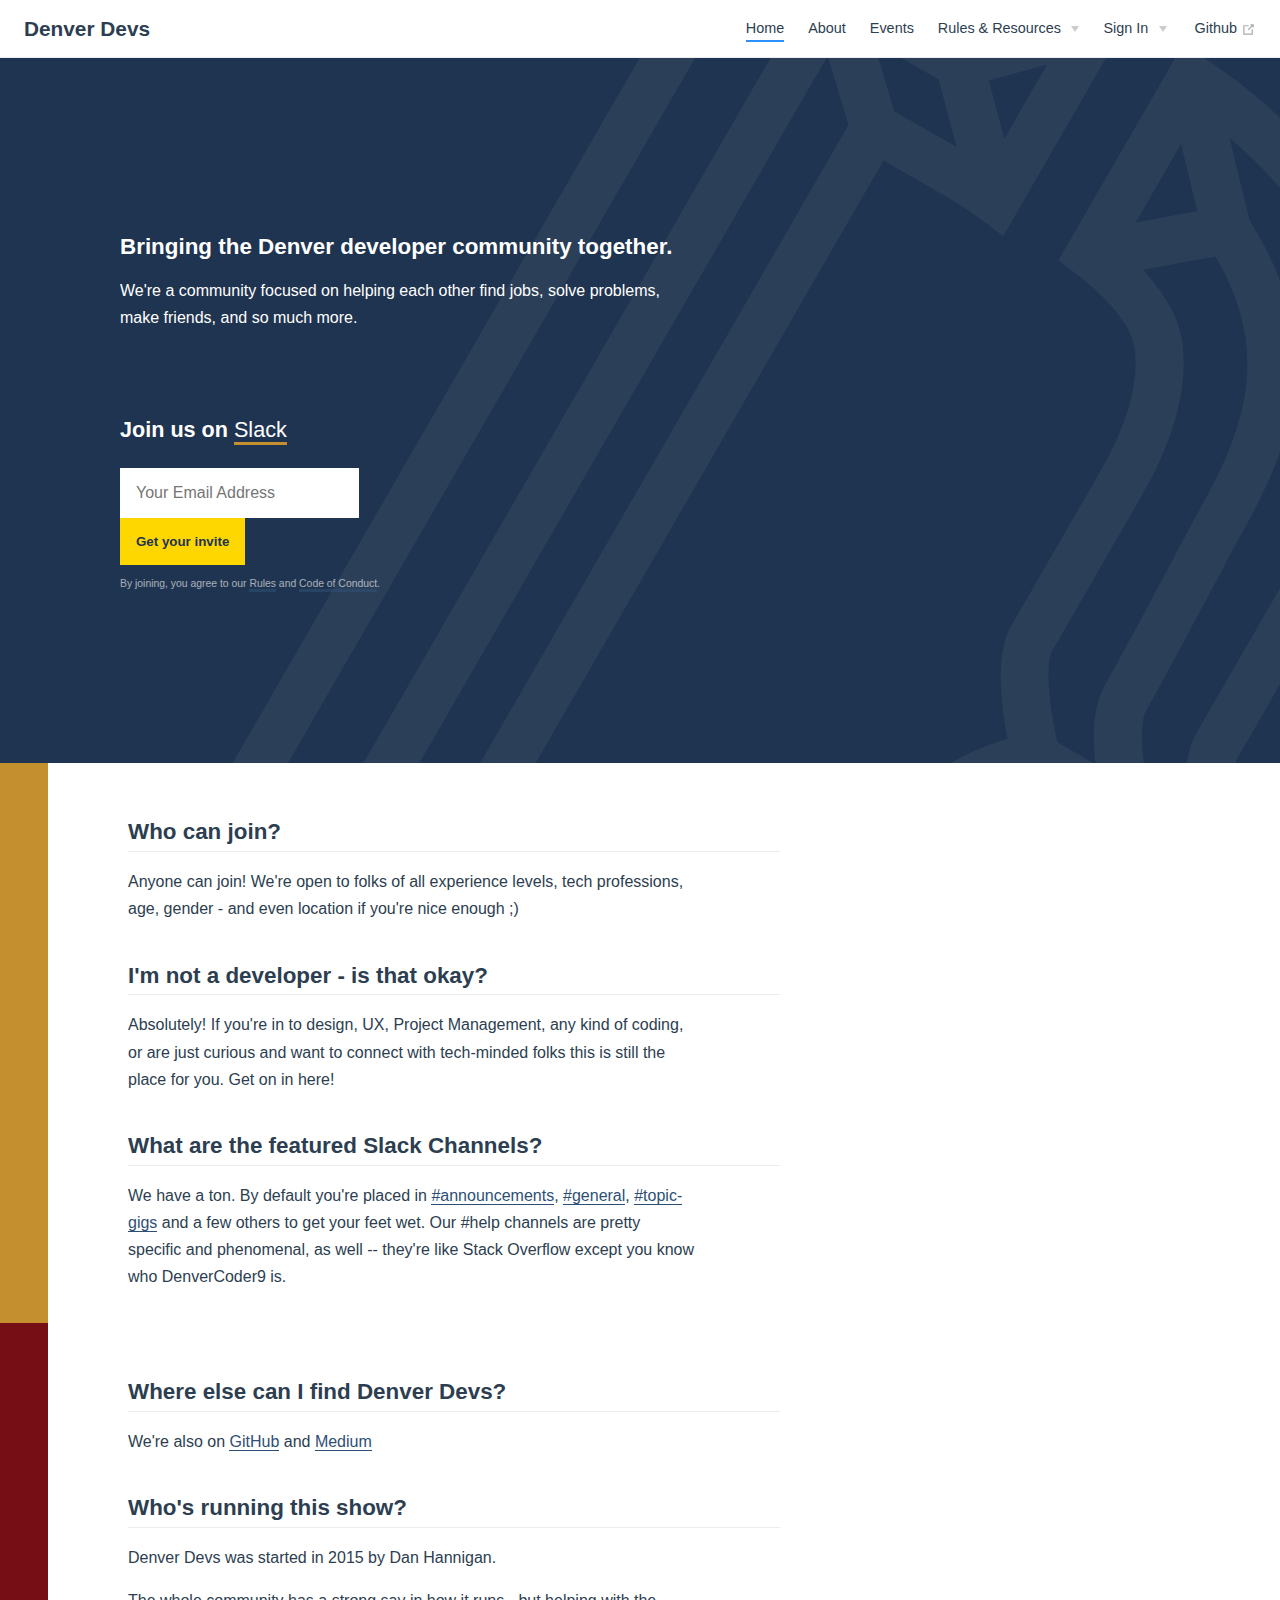
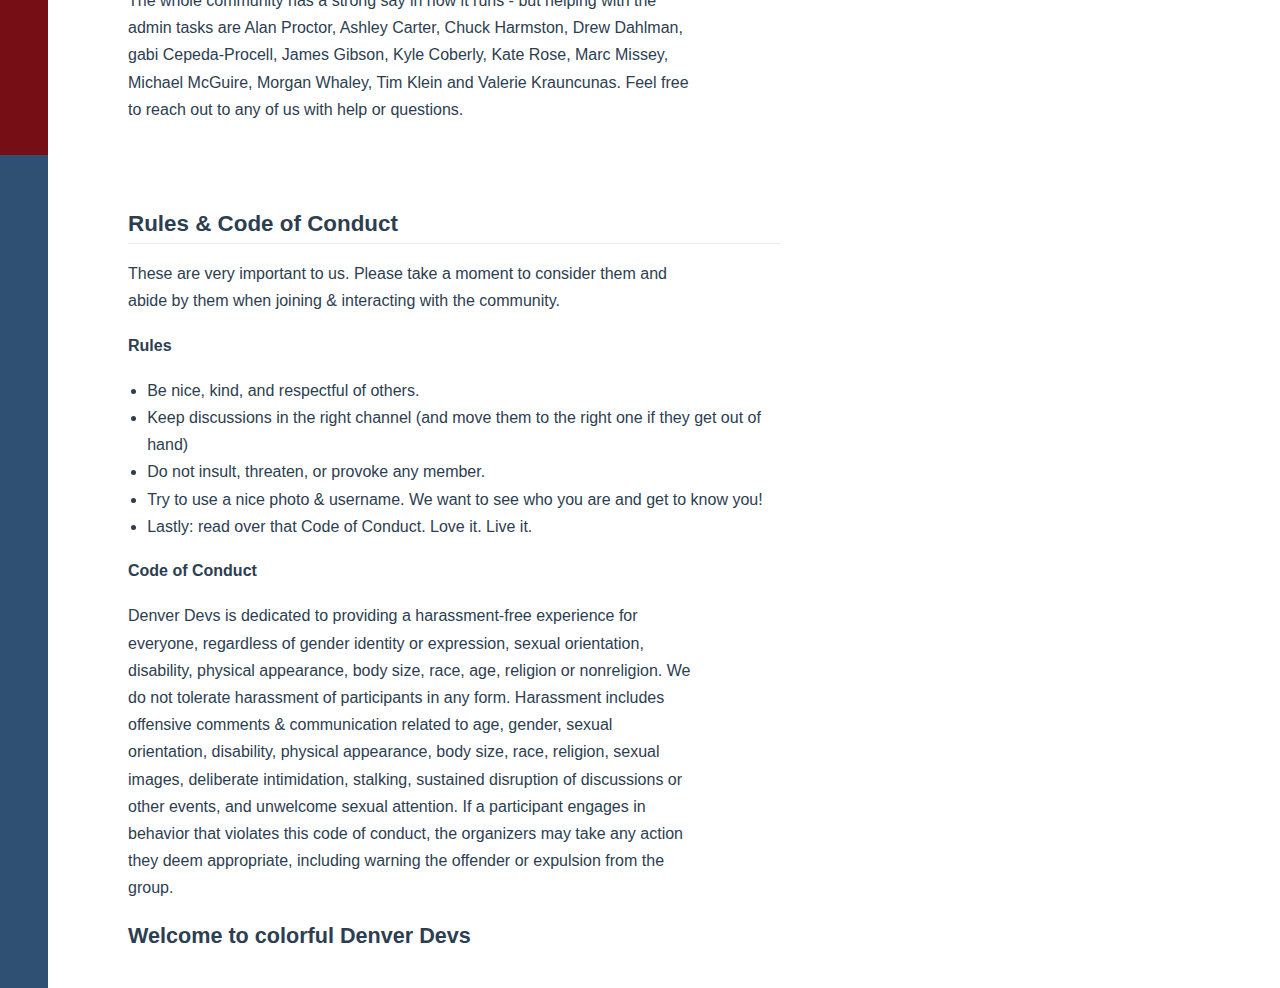
==== index.html @ 747b90cc "Deploy denverdevs.org to github.com/Denver-Devs/denverdevs.org.git:gh-pages" ====
<!DOCTYPE html>
<html lang="en-US">
  <head>
    <meta charset="utf-8">
    <meta name="viewport" content="width=device-width,initial-scale=1">
    <title>Denver Devs</title>
    <meta name="description" content="We are a Denver, Colorado based software engineer community focused on helping each other find jobs, solve problems, make friends, and so much more. We’re on Slack and Discourse.">
    <link rel="icon" href="/icon.png">
    
    <link rel="preload" href="/assets/css/0.styles.a469306a.css" as="style"><link rel="preload" href="/assets/js/app.114cbbe0.js" as="script"><link rel="preload" href="/assets/js/15.bdea1fe3.js" as="script"><link rel="preload" href="/assets/js/14.df476c3b.js" as="script"><link rel="prefetch" href="/assets/js/1.cf8ef998.js"><link rel="prefetch" href="/assets/js/2.8a36ab39.js"><link rel="prefetch" href="/assets/js/3.db7c91c8.js"><link rel="prefetch" href="/assets/js/4.9d4374e6.js"><link rel="prefetch" href="/assets/js/5.2ce0aca1.js"><link rel="prefetch" href="/assets/js/6.d46e72fd.js"><link rel="prefetch" href="/assets/js/7.63650f6d.js"><link rel="prefetch" href="/assets/js/8.d71dbc69.js"><link rel="prefetch" href="/assets/js/9.8423edbd.js"><link rel="prefetch" href="/assets/js/10.705ee21b.js"><link rel="prefetch" href="/assets/js/11.8446fb2f.js"><link rel="prefetch" href="/assets/js/12.b0bee101.js"><link rel="prefetch" href="/assets/js/13.a0d18717.js"><link rel="prefetch" href="/assets/js/16.dc75a250.js"><link rel="prefetch" href="/assets/js/17.91aa0193.js"><link rel="prefetch" href="/assets/js/18.96addebb.js">
    <link rel="stylesheet" href="/assets/css/0.styles.a469306a.css">
  </head>
  <body>
    <div id="app" data-server-rendered="true"><div class="theme-container no-sidebar"><header class="navbar"><div class="sidebar-button"><svg xmlns="http://www.w3.org/2000/svg" aria-hidden="true" role="img" viewBox="0 0 448 512" class="icon"><path fill="currentColor" d="M436 124H12c-6.627 0-12-5.373-12-12V80c0-6.627 5.373-12 12-12h424c6.627 0 12 5.373 12 12v32c0 6.627-5.373 12-12 12zm0 160H12c-6.627 0-12-5.373-12-12v-32c0-6.627 5.373-12 12-12h424c6.627 0 12 5.373 12 12v32c0 6.627-5.373 12-12 12zm0 160H12c-6.627 0-12-5.373-12-12v-32c0-6.627 5.373-12 12-12h424c6.627 0 12 5.373 12 12v32c0 6.627-5.373 12-12 12z"></path></svg></div> <a href="/" class="home-link router-link-exact-active router-link-active"><!----> <span class="site-name">Denver Devs</span></a> <div class="links" style="max-width:nullpx;"><!----> <nav class="nav-links can-hide"><div class="nav-item"><a href="/" class="nav-link router-link-exact-active router-link-active">Home</a></div><div class="nav-item"><a href="/about/" class="nav-link">About</a></div><div class="nav-item"><a href="/events/" class="nav-link">Events</a></div><div class="nav-item"><div class="dropdown-wrapper"><a class="dropdown-title"><span class="title">Rules &amp; Resources</span> <span class="arrow right"></span></a> <ul class="nav-dropdown" style="display:none;"><li class="dropdown-item"><h4>Rules &amp; Guidelines</h4> <ul class="dropdown-subitem-wrapper"><li class="dropdown-subitem"><a href="/resources/code-of-conduct/" class="nav-link">Code of Conduct</a></li><li class="dropdown-subitem"><a href="/resources/rules/" class="nav-link">Rules</a></li><li class="dropdown-subitem"><a href="/resources/recruiter-guidelines/" class="nav-link">Recruiter Guidelines</a></li><li class="dropdown-subitem"><a href="/resources/gig-post-formatting/" class="nav-link">Gig Formatting</a></li></ul></li><li class="dropdown-item"><h4>Resources</h4> <ul class="dropdown-subitem-wrapper"><li class="dropdown-subitem"><a href="/resources/welcome-to-denver/" class="nav-link">Welcome To Denver</a></li><li class="dropdown-subitem"><a href="/resources/interview-prep/" class="nav-link">Interview Prep</a></li><li class="dropdown-subitem"><a href="/resources/contributing/" class="nav-link">Contributing Guide</a></li><li class="dropdown-subitem"><a href="/channel-guide/" class="nav-link">Channel Guide</a></li><li class="dropdown-subitem"><a href="https://github.com/Denver-Devs/emojis" target="_blank" rel="noopener noreferrer" class="nav-link external">
  Denver Devs Emojis
  <svg xmlns="http://www.w3.org/2000/svg" aria-hidden="true" x="0px" y="0px" viewBox="0 0 100 100" width="15" height="15" class="icon outbound"><path fill="currentColor" d="M18.8,85.1h56l0,0c2.2,0,4-1.8,4-4v-32h-8v28h-48v-48h28v-8h-32l0,0c-2.2,0-4,1.8-4,4v56C14.8,83.3,16.6,85.1,18.8,85.1z"></path> <polygon fill="currentColor" points="45.7,48.7 51.3,54.3 77.2,28.5 77.2,37.2 85.2,37.2 85.2,14.9 62.8,14.9 62.8,22.9 71.5,22.9"></polygon></svg></a></li></ul></li></ul></div></div><div class="nav-item"><div class="dropdown-wrapper"><a class="dropdown-title"><span class="title">Sign In</span> <span class="arrow right"></span></a> <ul class="nav-dropdown" style="display:none;"><li class="dropdown-item"><!----> <a href="https://denver-devs.slack.com" target="_blank" rel="noopener noreferrer" class="nav-link external">
  Slack
  <svg xmlns="http://www.w3.org/2000/svg" aria-hidden="true" x="0px" y="0px" viewBox="0 0 100 100" width="15" height="15" class="icon outbound"><path fill="currentColor" d="M18.8,85.1h56l0,0c2.2,0,4-1.8,4-4v-32h-8v28h-48v-48h28v-8h-32l0,0c-2.2,0-4,1.8-4,4v56C14.8,83.3,16.6,85.1,18.8,85.1z"></path> <polygon fill="currentColor" points="45.7,48.7 51.3,54.3 77.2,28.5 77.2,37.2 85.2,37.2 85.2,14.9 62.8,14.9 62.8,22.9 71.5,22.9"></polygon></svg></a></li></ul></div></div> <a href="https://github.com/Denver-Devs/denverdevs.org" target="_blank" rel="noopener noreferrer" class="repo-link">
    Github
    <svg xmlns="http://www.w3.org/2000/svg" aria-hidden="true" x="0px" y="0px" viewBox="0 0 100 100" width="15" height="15" class="icon outbound"><path fill="currentColor" d="M18.8,85.1h56l0,0c2.2,0,4-1.8,4-4v-32h-8v28h-48v-48h28v-8h-32l0,0c-2.2,0-4,1.8-4,4v56C14.8,83.3,16.6,85.1,18.8,85.1z"></path> <polygon fill="currentColor" points="45.7,48.7 51.3,54.3 77.2,28.5 77.2,37.2 85.2,37.2 85.2,14.9 62.8,14.9 62.8,22.9 71.5,22.9"></polygon></svg></a></nav></div></header> <div class="sidebar-mask"></div> <div class="sidebar"><nav class="nav-links"><div class="nav-item"><a href="/" class="nav-link router-link-exact-active router-link-active">Home</a></div><div class="nav-item"><a href="/about/" class="nav-link">About</a></div><div class="nav-item"><a href="/events/" class="nav-link">Events</a></div><div class="nav-item"><div class="dropdown-wrapper"><a class="dropdown-title"><span class="title">Rules &amp; Resources</span> <span class="arrow right"></span></a> <ul class="nav-dropdown" style="display:none;"><li class="dropdown-item"><h4>Rules &amp; Guidelines</h4> <ul class="dropdown-subitem-wrapper"><li class="dropdown-subitem"><a href="/resources/code-of-conduct/" class="nav-link">Code of Conduct</a></li><li class="dropdown-subitem"><a href="/resources/rules/" class="nav-link">Rules</a></li><li class="dropdown-subitem"><a href="/resources/recruiter-guidelines/" class="nav-link">Recruiter Guidelines</a></li><li class="dropdown-subitem"><a href="/resources/gig-post-formatting/" class="nav-link">Gig Formatting</a></li></ul></li><li class="dropdown-item"><h4>Resources</h4> <ul class="dropdown-subitem-wrapper"><li class="dropdown-subitem"><a href="/resources/welcome-to-denver/" class="nav-link">Welcome To Denver</a></li><li class="dropdown-subitem"><a href="/resources/interview-prep/" class="nav-link">Interview Prep</a></li><li class="dropdown-subitem"><a href="/resources/contributing/" class="nav-link">Contributing Guide</a></li><li class="dropdown-subitem"><a href="/channel-guide/" class="nav-link">Channel Guide</a></li><li class="dropdown-subitem"><a href="https://github.com/Denver-Devs/emojis" target="_blank" rel="noopener noreferrer" class="nav-link external">
  Denver Devs Emojis
  <svg xmlns="http://www.w3.org/2000/svg" aria-hidden="true" x="0px" y="0px" viewBox="0 0 100 100" width="15" height="15" class="icon outbound"><path fill="currentColor" d="M18.8,85.1h56l0,0c2.2,0,4-1.8,4-4v-32h-8v28h-48v-48h28v-8h-32l0,0c-2.2,0-4,1.8-4,4v56C14.8,83.3,16.6,85.1,18.8,85.1z"></path> <polygon fill="currentColor" points="45.7,48.7 51.3,54.3 77.2,28.5 77.2,37.2 85.2,37.2 85.2,14.9 62.8,14.9 62.8,22.9 71.5,22.9"></polygon></svg></a></li></ul></li></ul></div></div><div class="nav-item"><div class="dropdown-wrapper"><a class="dropdown-title"><span class="title">Sign In</span> <span class="arrow right"></span></a> <ul class="nav-dropdown" style="display:none;"><li class="dropdown-item"><!----> <a href="https://denver-devs.slack.com" target="_blank" rel="noopener noreferrer" class="nav-link external">
  Slack
  <svg xmlns="http://www.w3.org/2000/svg" aria-hidden="true" x="0px" y="0px" viewBox="0 0 100 100" width="15" height="15" class="icon outbound"><path fill="currentColor" d="M18.8,85.1h56l0,0c2.2,0,4-1.8,4-4v-32h-8v28h-48v-48h28v-8h-32l0,0c-2.2,0-4,1.8-4,4v56C14.8,83.3,16.6,85.1,18.8,85.1z"></path> <polygon fill="currentColor" points="45.7,48.7 51.3,54.3 77.2,28.5 77.2,37.2 85.2,37.2 85.2,14.9 62.8,14.9 62.8,22.9 71.5,22.9"></polygon></svg></a></li></ul></div></div> <a href="https://github.com/Denver-Devs/denverdevs.org" target="_blank" rel="noopener noreferrer" class="repo-link">
    Github
    <svg xmlns="http://www.w3.org/2000/svg" aria-hidden="true" x="0px" y="0px" viewBox="0 0 100 100" width="15" height="15" class="icon outbound"><path fill="currentColor" d="M18.8,85.1h56l0,0c2.2,0,4-1.8,4-4v-32h-8v28h-48v-48h28v-8h-32l0,0c-2.2,0-4,1.8-4,4v56C14.8,83.3,16.6,85.1,18.8,85.1z"></path> <polygon fill="currentColor" points="45.7,48.7 51.3,54.3 77.2,28.5 77.2,37.2 85.2,37.2 85.2,14.9 62.8,14.9 62.8,22.9 71.5,22.9"></polygon></svg></a></nav>  <!----> </div> <div class="custom-layout"><div data-v-7003b9e2><div class="masthead" data-v-7003b9e2><div class="masthead-inner" data-v-7003b9e2><h1 data-v-7003b9e2>Bringing the Denver developer community together.</h1> <p data-v-7003b9e2>We're a community focused on helping each other find jobs, solve problems, make friends, and so much more.</p> <div class="masthead-invite-block" data-v-7003b9e2><div class="slack-invite" data-v-7003b9e2><h3 data-v-7003b9e2>Join us on <a href="https://denver-devs.slack.com" data-v-7003b9e2>Slack</a></h3> <div class="slack-invite" data-v-8511f7f4 data-v-7003b9e2><form data-v-8511f7f4><label data-v-8511f7f4><span data-v-8511f7f4>Email:</span> <input type="email" placeholder="Your Email Address" value="" data-v-8511f7f4></label> <button type="submit" data-v-8511f7f4>
      Get your invite
    </button> <!----> <div class="success-message" style="display:none;" data-v-8511f7f4 data-v-8511f7f4><svg xmlns="http://www.w3.org/2000/svg" width="24" height="24" viewBox="0 0 24 24" class="check" data-v-8511f7f4><path d="M21.856 10.303c.086.554.144 1.118.144 1.697 0 6.075-4.925 11-11 11s-11-4.925-11-11 4.925-11 11-11c2.347 0 4.518.741 6.304 1.993l-1.422 1.457c-1.408-.913-3.082-1.45-4.882-1.45-4.962 0-9 4.038-9 9s4.038 9 9 9c4.894 0 8.879-3.928 8.99-8.795l1.866-1.902zm-.952-8.136l-9.404 9.639-3.843-3.614-3.095 3.098 6.938 6.71 12.5-12.737-3.096-3.096z" data-v-8511f7f4></path></svg> <div data-v-8511f7f4><span data-v-8511f7f4>Invite requested for </span>
          Look for your invite soon. 
        </div> <svg xmlns="http://www.w3.org/2000/svg" width="24" height="24" viewBox="0 0 24 24" class="close" data-v-8511f7f4><path d="M12 0c-6.627 0-12 5.373-12 12s5.373 12 12 12 12-5.373 12-12-5.373-12-12-12zm4.151 17.943l-4.143-4.102-4.117 4.159-1.833-1.833 4.104-4.157-4.162-4.119 1.833-1.833 4.155 4.102 4.106-4.16 1.849 1.849-4.1 4.141 4.157 4.104-1.849 1.849z" data-v-8511f7f4></path></svg></div></form> <div class="invite-notice" style="display:none;" data-v-8511f7f4 data-v-8511f7f4><h3 data-v-8511f7f4>Heads up!</h3> <p data-v-8511f7f4>When you request an invite it requires a staff member to send one to you - but we'll be available pretty often to handle that. You could also have a buddy invite you in if you want to get in much faster.</p></div></div> <p class="coc-notice" data-v-7003b9e2>By joining, you agree to our <a href="/resources/rules/" data-v-7003b9e2>Rules</a> and <a href="/resources/code-of-conduct/" data-v-7003b9e2>Code of Conduct</a>.</p></div></div></div></div> <div class="home-body" data-v-7003b9e2><div class="info-section" data-v-7003b9e2><h2 data-v-7003b9e2>Who can join?</h2> <p data-v-7003b9e2>Anyone can join! We're open to folks of all experience levels, tech professions, age, gender - and even location if you're nice enough ;)</p> <h2 data-v-7003b9e2>I'm not a developer - is that okay?</h2> <p data-v-7003b9e2>Absolutely! If you're in to design, UX, Project Management, any kind of coding, or are just curious and want to connect with tech-minded folks this is still the place for you. Get on in here!</p> <h2 data-v-7003b9e2>What are the featured Slack Channels?</h2> <p data-v-7003b9e2>We have a ton. By default you're placed in <a href="https://denver-devs.slack.com/app_redirect?channel=announcements" data-v-7003b9e2>#announcements</a>, <a href="https://denver-devs.slack.com/app_redirect?channel=general" data-v-7003b9e2>#general</a>, <a href="https://denver-devs.slack.com/app_redirect?channel=topic-gigs" data-v-7003b9e2>#topic-gigs</a> and a few others to get your feet wet. Our #help channels are pretty specific and phenomenal, as well -- they're like Stack Overflow except you know who DenverCoder9 is.</p></div> <div class="info-section" data-v-7003b9e2><h2 data-v-7003b9e2>Where else can I find Denver Devs?</h2> <p data-v-7003b9e2>We're also on <a href="https://github.com/Denver-Devs" data-v-7003b9e2>GitHub</a> and <a href="https://medium.com/denver-devs" data-v-7003b9e2>Medium</a></p> <h2 data-v-7003b9e2>Who's running this show?</h2> <p data-v-7003b9e2>Denver Devs was started in 2015 by Dan Hannigan.</p> <p data-v-7003b9e2>The whole community has a strong say in how it runs - but helping with the admin tasks are Alan Proctor, Ashley Carter, Chuck Harmston, Drew Dahlman, gabi Cepeda-Procell, James Gibson, Kyle Coberly, Kate Rose, Marc Missey, Michael McGuire, Morgan Whaley, Tim Klein and Valerie Krauncunas. Feel free to reach out to any of us with help or questions.</p></div> <div id="rules-conduct" class="info-section" data-v-7003b9e2><h2 data-v-7003b9e2>Rules &amp; Code of Conduct</h2> <p data-v-7003b9e2>These are very important to us. Please take a moment to consider them and abide by them when joining &amp; interacting with the community.</p> <h4 data-v-7003b9e2>Rules</h4> <ul data-v-7003b9e2><li data-v-7003b9e2>Be nice, kind, and respectful of others.</li> <li data-v-7003b9e2>Keep discussions in the right channel (and move them to the right one if they get out of hand)</li> <li data-v-7003b9e2>Do not insult, threaten, or provoke any member.</li> <li data-v-7003b9e2>Try to use a nice photo &amp; username. We want to see who you are and get to know you!</li> <li data-v-7003b9e2>Lastly: read over that Code of Conduct. Love it. Live it.</li></ul> <h4 data-v-7003b9e2>Code of Conduct</h4> <p data-v-7003b9e2>Denver Devs is dedicated to providing a harassment-free experience for everyone, regardless of gender identity or expression, sexual orientation, disability, physical appearance, body size, race, age, religion or nonreligion. We do not tolerate harassment of participants in any form. Harassment includes offensive comments &amp; communication related to age, gender, sexual orientation, disability, physical appearance, body size, race, religion, sexual images, deliberate intimidation, stalking, sustained disruption of discussions or other events, and unwelcome sexual attention. If a participant engages in behavior that violates this code of conduct, the organizers may take any action they deem appropriate, including warning the offender or expulsion from the group.</p> <h3 class="welcome" data-v-7003b9e2>Welcome to colorful Denver Devs</h3></div></div></div></div> <!----></div></div>
    <script src="/assets/js/15.bdea1fe3.js" defer></script><script src="/assets/js/14.df476c3b.js" defer></script><script src="/assets/js/app.114cbbe0.js" defer></script>
  </body>
</html>
---- assets/css/0.styles.a469306a.css ----
.home{padding:3.6rem 2rem 0;max-width:960px;margin:0 auto}.home .hero{text-align:center}.home .hero img{max-height:280px;display:block;margin:3rem auto 1.5rem}.home .hero h1{font-size:3rem}.home .hero .action,.home .hero .description,.home .hero h1{margin:1.8rem auto}.home .hero .description{max-width:35rem;font-size:1.6rem;line-height:1.3;color:#6a8bad}.home .hero .action-button{display:inline-block;font-size:1.2rem;color:#fff;background-color:#1b87fb;padding:.8rem 1.6rem;border-radius:4px;transition:background-color .1s ease;box-sizing:border-box;border-bottom:1px solid #0479f6}.home .hero .action-button:hover{background-color:#3293fb}.home .features{border-top:1px solid #eaecef;padding:1.2rem 0;margin-top:2.5rem;display:flex;flex-wrap:wrap;align-items:flex-start;align-content:stretch;justify-content:space-between}.home .feature{flex-grow:1;flex-basis:30%;max-width:30%}.home .feature h2{font-size:1.4rem;font-weight:500;border-bottom:none;padding-bottom:0;color:#3a5169}.home .feature p{color:#4e6e8e}.home .footer{padding:2.5rem;border-top:1px solid #eaecef;text-align:center;color:#4e6e8e}@media (max-width:719px){.home .features{flex-direction:column}.home .feature{max-width:100%;padding:0 2.5rem}}@media (max-width:419px){.home{padding-left:1.5rem;padding-right:1.5rem}.home .hero img{max-height:210px;margin:2rem auto 1.2rem}.home .hero h1{font-size:2rem}.home .hero .action,.home .hero .description,.home .hero h1{margin:1.2rem auto}.home .hero .description{font-size:1.2rem}.home .hero .action-button{font-size:1rem;padding:.6rem 1.2rem}.home .feature h2{font-size:1.25rem}}.sidebar-button{display:none;width:1.25rem;height:1.25rem;position:absolute;padding:.6rem;top:.6rem;left:1rem}.sidebar-button .icon{display:block;width:1.25rem;height:1.25rem}@media (max-width:719px){.sidebar-button{display:block}}.search-box{display:inline-block;position:relative;margin-right:1rem}.search-box input{cursor:text;width:10rem;color:#4e6e8e;display:inline-block;border:1px solid #cfd4db;border-radius:2rem;font-size:.9rem;line-height:2rem;padding:0 .5rem 0 2rem;outline:none;transition:all .2s ease;background:#fff url(/assets/img/search.83621669.svg) .6rem .5rem no-repeat;background-size:1rem}.search-box input:focus{cursor:auto;border-color:#1b87fb}.search-box .suggestions{background:#fff;width:20rem;position:absolute;top:1.5rem;border:1px solid #cfd4db;border-radius:6px;padding:.4rem;list-style-type:none}.search-box .suggestions.align-right{right:0}.search-box .suggestion{line-height:1.4;padding:.4rem .6rem;border-radius:4px;cursor:pointer}.search-box .suggestion a{white-space:normal;color:#5d82a6}.search-box .suggestion a .page-title{font-weight:600}.search-box .suggestion a .header{font-size:.9em;margin-left:.25em}.search-box .suggestion.focused{background-color:#f3f4f5}.search-box .suggestion.focused a{color:#1b87fb}@media (max-width:959px){.search-box input{cursor:pointer;width:0;border-color:transparent;position:relative}.search-box input:focus{cursor:text;left:0;width:10rem}}@media (max-width:959px) and (min-width:719px){.search-box .suggestions{left:0}}@media (max-width:719px){.search-box{margin-right:0}.search-box input{left:1rem}.search-box .suggestions{right:0}}@media (max-width:419px){.search-box .suggestions{width:calc(100vw - 4rem)}.search-box input:focus{width:8rem}}.dropdown-enter,.dropdown-leave-to{height:0!important}.dropdown-wrapper{cursor:pointer}.dropdown-wrapper .dropdown-title{display:block}.dropdown-wrapper .dropdown-title:hover{border-color:transparent}.dropdown-wrapper .dropdown-title .arrow{vertical-align:middle;margin-top:-1px;margin-left:.4rem}.dropdown-wrapper .nav-dropdown .dropdown-item{color:inherit;line-height:1.7rem}.dropdown-wrapper .nav-dropdown .dropdown-item h4{margin:.45rem 0 0;border-top:1px solid #eee;padding:.45rem 1.5rem 0 1.25rem}.dropdown-wrapper .nav-dropdown .dropdown-item .dropdown-subitem-wrapper{padding:0;list-style:none}.dropdown-wrapper .nav-dropdown .dropdown-item .dropdown-subitem-wrapper .dropdown-subitem{font-size:.9em}.dropdown-wrapper .nav-dropdown .dropdown-item a{display:block;line-height:1.7rem;position:relative;border-bottom:none;font-weight:400;margin-bottom:0;padding:0 1.5rem 0 1.25rem}.dropdown-wrapper .nav-dropdown .dropdown-item a.router-link-active,.dropdown-wrapper .nav-dropdown .dropdown-item a:hover{color:#1b87fb}.dropdown-wrapper .nav-dropdown .dropdown-item a.router-link-active:after{content:"";width:0;height:0;border-left:5px solid #1b87fb;border-top:3px solid transparent;border-bottom:3px solid transparent;position:absolute;top:calc(50% - 2px);left:9px}.dropdown-wrapper .nav-dropdown .dropdown-item:first-child h4{margin-top:0;padding-top:0;border-top:0}@media (max-width:719px){.dropdown-wrapper.open .dropdown-title{margin-bottom:.5rem}.dropdown-wrapper .nav-dropdown{transition:height .1s ease-out;overflow:hidden}.dropdown-wrapper .nav-dropdown .dropdown-item h4{border-top:0;margin-top:0;padding-top:0}.dropdown-wrapper .nav-dropdown .dropdown-item>a,.dropdown-wrapper .nav-dropdown .dropdown-item h4{font-size:15px;line-height:2rem}.dropdown-wrapper .nav-dropdown .dropdown-item .dropdown-subitem{font-size:14px;padding-left:1rem}}@media (min-width:719px){.dropdown-wrapper{height:1.8rem}.dropdown-wrapper:hover .nav-dropdown{display:block!important}.dropdown-wrapper .dropdown-title .arrow{border-left:4px solid transparent;border-right:4px solid transparent;border-top:6px solid #ccc;border-bottom:0}.dropdown-wrapper .nav-dropdown{display:none;height:auto!important;box-sizing:border-box;max-height:calc(100vh - 2.7rem);overflow-y:auto;position:absolute;top:100%;right:0;background-color:#fff;padding:.6rem 0;border:1px solid #ddd;border-bottom-color:#ccc;text-align:left;border-radius:.25rem;white-space:nowrap;margin:0}}.nav-links{display:inline-block}.nav-links a{line-height:1.4rem;color:inherit}.nav-links a.router-link-active,.nav-links a:hover{color:#1b87fb}.nav-links .nav-item{position:relative;display:inline-block;margin-left:1.5rem;line-height:2rem}.nav-links .nav-item:first-child{margin-left:0}.nav-links .repo-link{margin-left:1.5rem}@media (max-width:719px){.nav-links .nav-item,.nav-links .repo-link{margin-left:0}}@media (min-width:719px){.nav-links a.router-link-active,.nav-links a:hover{color:#2c3e50}.nav-item>a:not(.external).router-link-active,.nav-item>a:not(.external):hover{margin-bottom:-2px;border-bottom:2px solid #2d91fb}}.navbar{padding:.7rem 1.5rem;line-height:2.2rem;position:relative}.navbar a,.navbar img,.navbar span{display:inline-block}.navbar .logo{height:2.2rem;min-width:2.2rem;margin-right:.8rem;vertical-align:top}.navbar .site-name{font-size:1.3rem;font-weight:600;color:#2c3e50;position:relative}.navbar .links{padding-left:1.5rem;box-sizing:border-box;background-color:#fff;white-space:nowrap;font-size:.9rem;position:absolute;right:1.5rem;top:.7rem;display:flex}.navbar .links .search-box{flex:0 0 auto;vertical-align:top}.navbar .links .nav-links{flex:1}@media (max-width:719px){.navbar{padding-left:4rem}.navbar .can-hide{display:none}.navbar .links{padding-left:1.5rem}}.page-edit,.page-nav{max-width:740px;margin:0 auto;padding:2rem 2.5rem}@media (max-width:959px){.page-edit,.page-nav{padding:2rem}}@media (max-width:419px){.page-edit,.page-nav{padding:1.5rem}}.page{padding-bottom:2rem}.page-edit{padding-top:1rem;padding-bottom:1rem;overflow:auto}.page-edit .edit-link{display:inline-block}.page-edit .edit-link a{color:#4e6e8e;margin-right:.25rem}.page-edit .last-updated{float:right;font-size:.9em}.page-edit .last-updated .prefix{font-weight:500;color:#4e6e8e}.page-edit .last-updated .time{font-weight:400;color:#aaa}.page-nav{padding-top:1rem;padding-bottom:0}.page-nav .inner{min-height:2rem;margin-top:0;border-top:1px solid #eaecef;padding-top:1rem;overflow:auto}.page-nav .next{float:right}@media (max-width:719px){.page-edit .edit-link{margin-bottom:.5rem}.page-edit .last-updated{font-size:.8em;float:none;text-align:left}}.sidebar .sidebar-sub-headers{padding-left:1rem;font-size:.95em}a.sidebar-link{font-weight:400;display:inline-block;color:#2c3e50;border-left:.25rem solid transparent;padding:.35rem 1rem .35rem 1.25rem;line-height:1.4;width:100%;box-sizing:border-box}a.sidebar-link:hover{color:#1b87fb}a.sidebar-link.active{font-weight:600;color:#1b87fb;border-left-color:#1b87fb}.sidebar-group a.sidebar-link{padding-left:2rem}.sidebar-sub-headers a.sidebar-link{padding-top:.25rem;padding-bottom:.25rem;border-left:none}.sidebar-sub-headers a.sidebar-link.active{font-weight:500}.sidebar-group:not(.first){margin-top:1em}.sidebar-group .sidebar-group{padding-left:.5em}.sidebar-group:not(.collapsable) .sidebar-heading{cursor:auto;color:inherit}.sidebar-heading{color:#999;transition:color .15s ease;cursor:pointer;font-size:1.1em;font-weight:700;padding:0 1.5rem;margin-top:0;margin-bottom:.5rem}.sidebar-heading.open,.sidebar-heading:hover{color:inherit}.sidebar-heading .arrow{position:relative;top:-.12em;left:.5em}.sidebar-heading:.open .arrow{top:-.18em}.sidebar-group-items{transition:height .1s ease-out;overflow:hidden}.sidebar ul{padding:0;margin:0;list-style-type:none}.sidebar a{display:inline-block}.sidebar .nav-links{display:none;border-bottom:1px solid #eaecef;padding:.5rem 0 .75rem 0}.sidebar .nav-links a{font-weight:600}.sidebar .nav-links .nav-item,.sidebar .nav-links .repo-link{display:block;line-height:1.25rem;font-size:1.1em;padding:.5rem 0 .5rem 1.5rem}.sidebar .sidebar-links{padding:1.5rem 0}@media (max-width:719px){.sidebar .nav-links{display:block}.sidebar .nav-links .dropdown-wrapper .nav-dropdown .dropdown-item a.router-link-active:after{top:calc(1rem - 2px)}.sidebar .sidebar-links{padding:1rem 0}}.sw-update-popup{position:fixed;right:1em;bottom:1em;padding:1em;border:1px solid #1b87fb;border-radius:3px;background:#fff;box-shadow:0 4px 16px rgba(0,0,0,.5);text-align:center}.sw-update-popup button{margin-top:.5em;padding:.25em 2em}.sw-update-popup-enter-active,.sw-update-popup-leave-active{transition:opacity .3s,transform .3s}.sw-update-popup-enter,.sw-update-popup-leave-to{opacity:0;transform:translateY(50%) scale(.5)}code[class*=language-],pre[class*=language-]{color:#ccc;background:none;font-family:Consolas,Monaco,Andale Mono,Ubuntu Mono,monospace;text-align:left;white-space:pre;word-spacing:normal;word-break:normal;word-wrap:normal;line-height:1.5;-moz-tab-size:4;-o-tab-size:4;tab-size:4;-webkit-hyphens:none;-ms-hyphens:none;hyphens:none}pre[class*=language-]{padding:1em;margin:.5em 0;overflow:auto}:not(pre)>code[class*=language-],pre[class*=language-]{background:#2d2d2d}:not(pre)>code[class*=language-]{padding:.1em;border-radius:.3em;white-space:normal}.token.block-comment,.token.cdata,.token.comment,.token.doctype,.token.prolog{color:#999}.token.punctuation{color:#ccc}.token.attr-name,.token.deleted,.token.namespace,.token.tag{color:#e2777a}.token.function-name{color:#6196cc}.token.boolean,.token.function,.token.number{color:#f08d49}.token.class-name,.token.constant,.token.property,.token.symbol{color:#f8c555}.token.atrule,.token.builtin,.token.important,.token.keyword,.token.selector{color:#cc99cd}.token.attr-value,.token.char,.token.regex,.token.string,.token.variable{color:#7ec699}.token.entity,.token.operator,.token.url{color:#67cdcc}.token.bold,.token.important{font-weight:700}.token.italic{font-style:italic}.token.entity{cursor:help}.token.inserted{color:green}#nprogress{pointer-events:none}#nprogress .bar{background:#1b87fb;position:fixed;z-index:1031;top:0;left:0;width:100%;height:2px}#nprogress .peg{display:block;position:absolute;right:0;width:100px;height:100%;box-shadow:0 0 10px #1b87fb,0 0 5px #1b87fb;opacity:1;transform:rotate(3deg) translateY(-4px)}#nprogress .spinner{display:block;position:fixed;z-index:1031;top:15px;right:15px}#nprogress .spinner-icon{width:18px;height:18px;box-sizing:border-box;border:2px solid transparent;border-top-color:#1b87fb;border-left-color:#1b87fb;border-radius:50%;animation:nprogress-spinner .4s linear infinite}.nprogress-custom-parent{overflow:hidden;position:relative}.nprogress-custom-parent #nprogress .bar,.nprogress-custom-parent #nprogress .spinner{position:absolute}@keyframes nprogress-spinner{0%{transform:rotate(0deg)}to{transform:rotate(1turn)}}.content code{color:#476582;padding:.25rem .5rem;margin:0;font-size:.85em;background-color:rgba(27,31,35,.05);border-radius:3px}.content pre,.content pre[class*=language-]{line-height:1.4;padding:1.25rem 1.5rem;margin:.85rem 0;background-color:#282c34;border-radius:6px;overflow:auto}.content pre[class*=language-] code,.content pre code{color:#fff;padding:0;background-color:transparent;border-radius:0}div[class*=language-]{position:relative;background-color:#282c34;border-radius:6px}div[class*=language-] .highlight-lines{-webkit-user-select:none;-moz-user-select:none;-ms-user-select:none;user-select:none;padding-top:1.3rem;position:absolute;top:0;left:0;width:100%;line-height:1.4}div[class*=language-] .highlight-lines .highlighted{background-color:rgba(0,0,0,.66)}div[class*=language-] pre,div[class*=language-] pre[class*=language-]{background:transparent;position:relative;z-index:1}div[class*=language-]:before{position:absolute;z-index:3;top:.8em;right:1em;font-size:.75rem;color:hsla(0,0%,100%,.4)}div[class*=language-]:not(.line-numbers-mode) .line-numbers-wrapper{display:none}div[class*=language-].line-numbers-mode .highlight-lines .highlighted{position:relative}div[class*=language-].line-numbers-mode .highlight-lines .highlighted:before{content:" ";position:absolute;z-index:3;left:0;top:0;display:block;width:3.5rem;height:100%;background-color:rgba(0,0,0,.66)}div[class*=language-].line-numbers-mode pre{padding-left:4.5rem;vertical-align:middle}div[class*=language-].line-numbers-mode .line-numbers-wrapper{position:absolute;top:0;width:3.5rem;text-align:center;color:hsla(0,0%,100%,.3);padding:1.25rem 0;line-height:1.4}div[class*=language-].line-numbers-mode .line-numbers-wrapper .line-number,div[class*=language-].line-numbers-mode .line-numbers-wrapper br{-webkit-user-select:none;-moz-user-select:none;-ms-user-select:none;user-select:none}div[class*=language-].line-numbers-mode .line-numbers-wrapper .line-number{position:relative;z-index:4;font-size:.85em}div[class*=language-].line-numbers-mode:after{content:"";position:absolute;z-index:2;top:0;left:0;width:3.5rem;height:100%;border-radius:6px 0 0 6px;border-right:1px solid rgba(0,0,0,.66);background-color:#282c34}div[class~=language-js]:before{content:"js"}div[class~=language-ts]:before{content:"ts"}div[class~=language-html]:before{content:"html"}div[class~=language-md]:before{content:"md"}div[class~=language-vue]:before{content:"vue"}div[class~=language-css]:before{content:"css"}div[class~=language-sass]:before{content:"sass"}div[class~=language-scss]:before{content:"scss"}div[class~=language-less]:before{content:"less"}div[class~=language-stylus]:before{content:"stylus"}div[class~=language-go]:before{content:"go"}div[class~=language-java]:before{content:"java"}div[class~=language-c]:before{content:"c"}div[class~=language-sh]:before{content:"sh"}div[class~=language-yaml]:before{content:"yaml"}div[class~=language-py]:before{content:"py"}div[class~=language-javascript]:before{content:"js"}div[class~=language-typescript]:before{content:"ts"}div[class~=language-markup]:before{content:"html"}div[class~=language-markdown]:before{content:"md"}div[class~=language-json]:before{content:"json"}div[class~=language-ruby]:before{content:"rb"}div[class~=language-python]:before{content:"py"}div[class~=language-bash]:before{content:"sh"}.custom-block .custom-block-title{font-weight:600;margin-bottom:-.4rem}.custom-block.danger,.custom-block.tip,.custom-block.warning{padding:.1rem 1.5rem;border-left-width:.5rem;border-left-style:solid;margin:1rem 0}.custom-block.tip{background-color:#f3f5f7;border-color:#42b983}.custom-block.warning{background-color:rgba(255,229,100,.3);border-color:#e7c000;color:#6b5900}.custom-block.warning .custom-block-title{color:#b29400}.custom-block.warning a{color:#2c3e50}.custom-block.danger{background-color:#ffe6e6;border-color:#c00;color:#4d0000}.custom-block.danger .custom-block-title{color:#900}.custom-block.danger a{color:#2c3e50}.arrow{display:inline-block;width:0;height:0}.arrow.up{border-bottom:6px solid #ccc}.arrow.down,.arrow.up{border-left:4px solid transparent;border-right:4px solid transparent}.arrow.down{border-top:6px solid #ccc}.arrow.right{border-left:6px solid #ccc}.arrow.left,.arrow.right{border-top:4px solid transparent;border-bottom:4px solid transparent}.arrow.left{border-right:6px solid #ccc}.content:not(.custom){max-width:740px;margin:0 auto;padding:2rem 2.5rem}@media (max-width:959px){.content:not(.custom){padding:2rem}}@media (max-width:419px){.content:not(.custom){padding:1.5rem}}.table-of-contents .badge{vertical-align:middle}body,html{padding:0;margin:0}body{font-family:-apple-system,BlinkMacSystemFont,Segoe UI,Roboto,Oxygen,Ubuntu,Cantarell,Fira Sans,Droid Sans,Helvetica Neue,sans-serif;-webkit-font-smoothing:antialiased;-moz-osx-font-smoothing:grayscale;font-size:16px;color:#2c3e50}.page{padding-left:20rem}.navbar{z-index:20;right:0;height:3.6rem;background-color:#fff;box-sizing:border-box;border-bottom:1px solid #eaecef}.navbar,.sidebar-mask{position:fixed;top:0;left:0}.sidebar-mask{z-index:9;width:100vw;height:100vh;display:none}.sidebar{font-size:15px;background-color:#fff;width:20rem;position:fixed;z-index:10;margin:0;top:3.6rem;left:0;bottom:0;box-sizing:border-box;border-right:1px solid #eaecef;overflow-y:auto}.content:not(.custom)>:first-child{margin-top:3.6rem}.content:not(.custom) a:hover{text-decoration:underline}.content:not(.custom) p.demo{padding:1rem 1.5rem;border:1px solid #ddd;border-radius:4px}.content:not(.custom) img{max-width:100%}.content.custom{padding:0;margin:0}.content.custom img{max-width:100%}a{font-weight:500;text-decoration:none}a,p a code{color:#1b87fb}p a code{font-weight:400}kbd{background:#eee;border:.15rem solid #ddd;border-bottom:.25rem solid #ddd;border-radius:.15rem;padding:0 .15em}blockquote{font-size:1.2rem;color:#999;border-left:.25rem solid #dfe2e5;margin-left:0;padding-left:1rem}ol,ul{padding-left:1.2em}strong{font-weight:600}h1,h2,h3,h4,h5,h6{font-weight:600;line-height:1.25}.content:not(.custom)>h1,.content:not(.custom)>h2,.content:not(.custom)>h3,.content:not(.custom)>h4,.content:not(.custom)>h5,.content:not(.custom)>h6{margin-top:-3.1rem;padding-top:4.6rem;margin-bottom:0}.content:not(.custom)>h1:first-child,.content:not(.custom)>h2:first-child,.content:not(.custom)>h3:first-child,.content:not(.custom)>h4:first-child,.content:not(.custom)>h5:first-child,.content:not(.custom)>h6:first-child{margin-top:-1.5rem;margin-bottom:1rem}.content:not(.custom)>h1:first-child+.custom-block,.content:not(.custom)>h1:first-child+p,.content:not(.custom)>h1:first-child+pre,.content:not(.custom)>h2:first-child+.custom-block,.content:not(.custom)>h2:first-child+p,.content:not(.custom)>h2:first-child+pre,.content:not(.custom)>h3:first-child+.custom-block,.content:not(.custom)>h3:first-child+p,.content:not(.custom)>h3:first-child+pre,.content:not(.custom)>h4:first-child+.custom-block,.content:not(.custom)>h4:first-child+p,.content:not(.custom)>h4:first-child+pre,.content:not(.custom)>h5:first-child+.custom-block,.content:not(.custom)>h5:first-child+p,.content:not(.custom)>h5:first-child+pre,.content:not(.custom)>h6:first-child+.custom-block,.content:not(.custom)>h6:first-child+p,.content:not(.custom)>h6:first-child+pre{margin-top:2rem}h1:hover .header-anchor,h2:hover .header-anchor,h3:hover .header-anchor,h4:hover .header-anchor,h5:hover .header-anchor,h6:hover .header-anchor{opacity:1}h1{font-size:2.2rem}h2{font-size:1.65rem;padding-bottom:.3rem;border-bottom:1px solid #eaecef}h3{font-size:1.35rem}a.header-anchor{font-size:.85em;float:left;margin-left:-.87em;padding-right:.23em;margin-top:.125em;opacity:0}a.header-anchor:hover{text-decoration:none}.line-number,code,kbd{font-family:source-code-pro,Menlo,Monaco,Consolas,Courier New,monospace}ol,p,ul{line-height:1.7}hr{border:0;border-top:1px solid #eaecef}table{border-collapse:collapse;margin:1rem 0;display:block;overflow-x:auto}tr{border-top:1px solid #dfe2e5}tr:nth-child(2n){background-color:#f6f8fa}td,th{border:1px solid #dfe2e5;padding:.6em 1em}.custom-layout{padding-top:3.6rem}.theme-container.sidebar-open .sidebar-mask{display:block}.theme-container.no-navbar .content:not(.custom)>h1,.theme-container.no-navbar h2,.theme-container.no-navbar h3,.theme-container.no-navbar h4,.theme-container.no-navbar h5,.theme-container.no-navbar h6{margin-top:1.5rem;padding-top:0}.theme-container.no-navbar .sidebar{top:0}.theme-container.no-navbar .custom-layout{padding-top:0}@media (min-width:720px){.theme-container.no-sidebar .sidebar{display:none}.theme-container.no-sidebar .page{padding-left:0}}@media (max-width:959px){.sidebar{font-size:15px;width:16.4rem}.page{padding-left:16.4rem}}@media (max-width:719px){.sidebar{top:0;padding-top:3.6rem;transform:translateX(-100%);transition:transform .2s ease}.page{padding-left:0}.theme-container.sidebar-open .sidebar{transform:translateX(0)}.theme-container.no-navbar .sidebar{padding-top:0}}@media (max-width:419px){h1{font-size:1.9rem}.content div[class*=language-]{margin:.85rem -1.5rem;border-radius:0}}body[data-v-d3e9925c],html[data-v-d3e9925c]{font-family:Raleway,sans-serif;line-height:1.5em;font-size:16px}@media screen and (min-width:1444px){body[data-v-d3e9925c],html[data-v-d3e9925c]{font-size:20px}}p[data-v-d3e9925c]{max-width:568px}h1[data-v-d3e9925c],h2[data-v-d3e9925c],h3[data-v-d3e9925c],h4[data-v-d3e9925c]{font-family:Open Sans,sans-serif;font-weight:700}h2[data-v-d3e9925c]{font-size:1.4em;line-height:1.2em;margin-bottom:.5em;margin-top:1.8em}p[data-v-d3e9925c]{margin-bottom:1em}.channel-guide-container[data-v-d3e9925c]{margin-top:70px}.guide-controls[data-v-d3e9925c]{-webkit-box-align:center;-ms-flex-align:center;align-items:center;border-bottom:1px solid #efefef;display:-webkit-box;display:-ms-flexbox;display:flex;-webkit-box-orient:vertical;-webkit-box-direction:normal;-ms-flex-direction:column;flex-direction:column;margin-bottom:30px;padding-bottom:20px}@media screen and (min-width:768px){.guide-controls[data-v-d3e9925c]{-webkit-box-align:center;-ms-flex-align:center;align-items:center;-webkit-box-orient:horizontal;-webkit-box-direction:normal;-ms-flex-direction:row;flex-direction:row;-webkit-box-pack:justify;-ms-flex-pack:justify;justify-content:space-between}}.search-input[data-v-d3e9925c]{background-size:1rem;background-size:auto auto;background:#fff url(/assets/img/search.83621669.svg) .6rem .6rem no-repeat;border-radius:2rem;border:1px solid #cfd4db;color:#4e6e8e;cursor:text;display:inline-block;font-size:16px;line-height:2rem;outline:none;padding:0 .5rem 0 2rem;-webkit-transition:all .2s ease;transition:all .2s ease;width:20rem}@media screen and (min-width:768px){.search-input[data-v-d3e9925c]{font-size:.9rem}}.search-input[data-v-d3e9925c]:focus{border:1px solid #1b87fb}.btn-container[data-v-d3e9925c]{display:none}@media screen and (min-width:768px){.btn-container[data-v-d3e9925c]{display:-webkit-box;display:-ms-flexbox;display:flex}}.btn-container .btn[data-v-d3e9925c]{border-bottom:2px solid transparent;cursor:pointer;font-size:14px;font-weight:500;padding-bottom:4px}.btn-container .btn[data-v-d3e9925c]:hover{border-bottom:2px solid #1b87fb}.btn-container .btn[data-v-d3e9925c]:first-of-type{margin-right:1.5rem}.channel[data-v-d3e9925c]{margin-bottom:10px}@media screen and (min-width:768px){.channel[data-v-d3e9925c]{margin-bottom:30px}}.channel-head[data-v-d3e9925c]{-webkit-box-align:center;-ms-flex-align:center;align-items:center;display:-webkit-box;display:-ms-flexbox;display:flex;-webkit-box-pack:justify;-ms-flex-pack:justify;justify-content:space-between}.channel-head .channel-name a[data-v-d3e9925c]{font-weight:700}.channel-head .channel-name a[data-v-d3e9925c]:before{color:#7fbcfd;content:"#";margin-right:0}.channel-head .channel-members[data-v-d3e9925c]{background:#efefef;border-radius:12px;font-size:14px;font-weight:700;padding:6px 12px}.channel-info[data-v-d3e9925c]{padding:5px}body[data-v-7003b9e2],html[data-v-7003b9e2]{font-family:Raleway,sans-serif;line-height:1.5em;font-size:16px}@media screen and (min-width:1444px){body[data-v-7003b9e2],html[data-v-7003b9e2]{font-size:20px}}p[data-v-7003b9e2]{max-width:568px}h1[data-v-7003b9e2],h2[data-v-7003b9e2],h3[data-v-7003b9e2],h4[data-v-7003b9e2]{font-family:Open Sans,sans-serif;font-weight:700}h2[data-v-7003b9e2]{font-size:1.4em;line-height:1.2em;margin-bottom:.5em;margin-top:1.8em}p[data-v-7003b9e2]{margin-bottom:1em}.masthead[data-v-7003b9e2]{background:#1f3450;-webkit-box-sizing:border-box;box-sizing:border-box;color:#fff;overflow:hidden;padding:4em 1em 2em 1em;position:relative;width:100%}@media screen and (min-width:768px){.masthead[data-v-7003b9e2]{padding:10em 7.5em}}.masthead[data-v-7003b9e2]:after{background-size:30%;background:url('data:image/svg+xml;utf8,<svg id="Layer_1" xmlns="http://www.w3.org/2000/svg" viewBox="0 0 249.8 367.1"><path fill="white" d="M91.4 4H2.6v359.3h83.9c5 0 10.3-.2 15.5-.7l5.7-.5v-65.4l-7 .9c-3.4.4-6.9.6-10.4.6H70.9V69h19.4c3.5 0 7 .2 10.4.6l7 .9V4.7l-5.9-.4c-3.6-.2-7-.3-10.4-.3zm-7.2 33.3l11.1-11.2v22.3L84.2 37.3zM58.4 302.1L44.7 315V52.7l13.7 12.9v236.5zm-43.3 40.7V24.9l17 16v285.9l-17 16zm9.4-326.2h62.6L72.8 31.1H40L24.5 16.6zm.3 334.2l14.6-13.7h33.9l13.6 13.7H24.8zm70.5-31.1v21.8l-10.6-10.7 10.6-11.1zm-9-8.8l-13.1 13.7H52.7l14.6-13.7h19zM66.9 56.5L53.2 43.6h19.6l12.8 12.9H66.9zM242.9 188.1l4.3-4.4-4.2-4.4c-7-7.3-14.6-17.8-14.6-21.8v-46.7c0-34.8-8.6-59.7-26.9-78.5-15.9-16.2-41.4-26.2-71.6-28.1l-6.6-.4v65l5.5.7c11.3 1.4 20 4.9 23.3 9.4 5.4 7.3 8.1 18 8.1 31.8v46.7c0 8.4 8.2 19.3 13.9 25.8-5.5 5.9-13.9 16.7-13.9 26.5v46.1c0 15.2-2.8 26.2-8.4 32.9-3.5 4.2-12.1 7.5-23 8.9l-5.5.7v65l6.8-.6c29.8-2.5 54.7-12.1 70-27.1 18.8-18.4 28.4-47.1 28.4-85.2 0-.3-.2-30.8 0-40.5 0-4.9 8.6-15.9 14.4-21.8zm-27-77.2v46.7c0 6.2 4.5 13.8 9.2 20h-11.8c-6-6.9-11.6-15.1-11.6-18.5 0-9.3-1.6-51.6-1.6-53.2 0-35.5-11.6-56.7-38.9-71l-15.3-16c19.7 3.6 35.9 11.3 46.8 22.3 16 16.4 23.2 37.9 23.2 69.7zm-67.7-71.3l-12.4 10.6V26.6l12.4 13zm24.5 117.9v-46.7c0-16.6-3.5-29.8-10.5-39.3-4.4-5.9-11.6-9.4-18.6-11.6l14.6-12.4c21 12 29.3 28.7 29.3 58.5 0 .4 1.6 43.9 1.6 53 0 5.7 3.8 12.6 8.1 18.5h-11.4c-6.6-7-13.1-16.2-13.1-20zm-11.3 139.4c7.6-9.1 11.3-22.5 11.3-40.9v-46.1c0-5.3 6.6-14 12.3-19.7h14.1c-4.8 6.2-9.8 14.3-10 21.1-.2 9.7-1.6 46.7-1.6 47.3 0 33.9-9.1 47.2-29.3 61.1l-14.9-12.2c6.7-2.1 13.6-5.3 18.1-10.6zm-13.3 30.7l-12.3 13.3v-23.4l12.3 10.1zm67.8-77.1c0 34.5-8.3 60.2-24.6 76.2-10.2 10-25.8 17.2-44.7 21.1l14.6-15.6.3.5c28.8-18.9 38.6-37.6 38.6-73.8.1-1.5 1.4-37.5 1.6-47.3.1-4.9 8.2-15.4 14-21.4h9.1c-4.4 6-8.7 13.3-8.9 19.6-.2 9.7 0 39.5 0 40.7z"/></svg>') no-repeat 0 0;content:"";height:200%;left:auto;opacity:.05;position:absolute;right:-120%;top:40%;-webkit-transform:rotate(30deg);transform:rotate(30deg);width:200%;z-index:0}.masthead-inner[data-v-7003b9e2]{position:relative;z-index:5}.masthead-inner h1[data-v-7003b9e2]{font-size:1.4rem}.masthead-inner a[data-v-7003b9e2]{border-bottom:3px solid #2f4f73;color:#fff;text-decoration:none}.masthead-invite-block[data-v-7003b9e2]{display:-webkit-box;display:-ms-flexbox;display:flex;-webkit-box-orient:vertical;-webkit-box-direction:normal;-ms-flex-direction:column;flex-direction:column;max-width:768px}@media screen and (min-width:768px){.masthead-invite-block[data-v-7003b9e2]{-webkit-box-orient:horizontal;-webkit-box-direction:normal;-ms-flex-direction:row;flex-direction:row;margin-top:4em}}@media screen and (min-width:1440px){.masthead-invite-block[data-v-7003b9e2]{max-width:940px}}.masthead-invite-block h3 a[data-v-7003b9e2]{border-bottom:3px solid #c4902f;color:#fff;text-decoration:none}.masthead-invite-block .coc-notice[data-v-7003b9e2]{font-size:.65em;opacity:.6}.home-body[data-v-7003b9e2]{background:#fff}.info-section[data-v-7003b9e2]{-webkit-box-sizing:border-box;box-sizing:border-box;max-width:860px;padding:1em}.info-section[data-v-7003b9e2]:first-of-type{border-left:1em solid #c4902f}@media screen and (min-width:768px){.info-section[data-v-7003b9e2]:first-of-type{border-left:3em solid #c4902f}}.info-section[data-v-7003b9e2]:nth-of-type(2){border-left:1em solid #750f15}@media screen and (min-width:768px){.info-section[data-v-7003b9e2]:nth-of-type(2){border-left:3em solid #750f15}}.info-section[data-v-7003b9e2]:nth-of-type(3){border-left:1em solid #2f4f73}@media screen and (min-width:768px){.info-section[data-v-7003b9e2]:nth-of-type(3){border-left:3em solid #2f4f73}}@media screen and (min-width:768px){.info-section[data-v-7003b9e2]{border-left:10px;padding:1em 5em}}.info-section a[data-v-7003b9e2]{border-bottom:.1em solid #2d4f75;color:#2d4f75;text-decoration:none}body[data-v-8511f7f4],html[data-v-8511f7f4]{font-family:Raleway,sans-serif;line-height:1.5em;font-size:16px}@media screen and (min-width:1444px){body[data-v-8511f7f4],html[data-v-8511f7f4]{font-size:20px}}p[data-v-8511f7f4]{max-width:568px}h1[data-v-8511f7f4],h2[data-v-8511f7f4],h3[data-v-8511f7f4],h4[data-v-8511f7f4]{font-family:Open Sans,sans-serif;font-weight:700}h2[data-v-8511f7f4]{font-size:1.4em;line-height:1.2em;margin-bottom:.5em;margin-top:1.8em}p[data-v-8511f7f4]{margin-bottom:1em}.slack-invite[data-v-8511f7f4]{max-width:350px;position:relative}@media screen and (min-width:768px){.slack-invite[data-v-8511f7f4]{margin-top:24px}}@media screen and (min-width:1440px){.slack-invite[data-v-8511f7f4]{max-width:440px}}form[data-v-8511f7f4]{display:-webkit-box;display:-ms-flexbox;display:flex;-webkit-box-orient:vertical;-webkit-box-direction:normal;-ms-flex-direction:column;flex-direction:column;-ms-flex-wrap:wrap;flex-wrap:wrap;position:relative}@media screen and (min-width:768px){form[data-v-8511f7f4]{-webkit-box-orient:horizontal;-webkit-box-direction:normal;-ms-flex-direction:row;flex-direction:row}}label span[data-v-8511f7f4]{border:0;clip:rect(0 0 0 0);height:1px;margin:-1px;overflow:hidden;padding:0;position:absolute;width:1px}input[data-v-8511f7f4]{width:100%;-webkit-box-sizing:border-box;box-sizing:border-box;display:block;font-size:1rem;border:none;padding:1rem;border-radius:0;-webkit-box-shadow:none;box-shadow:none;font-size:16px}button[data-v-8511f7f4]{background:gold;font-family:Open Sans,sans-serif;font-weight:700;text-align:center;border:0;padding:1rem;color:#1f3450}@media screen and (min-width:1024px){button[data-v-8511f7f4]{display:inline-block;min-width:114px}}button[data-v-8511f7f4]:hover{cursor:pointer}.message[data-v-8511f7f4]{background:#750f15;color:#fff;padding:1em;-webkit-transform:scale(1);transform:scale(1);margin-top:.4em;border-left:3px solid #8c1219;opacity:1}@media screen and (min-width:768px){.message[data-v-8511f7f4]{position:absolute;z-index:4;top:100%}}.message.invite-success[data-v-8511f7f4]{background:#2f4f73;color:#fff;border-left:3px solid #365b85}.notification-pop-enter-active[data-v-8511f7f4],.notification-pop-leave-active[data-v-8511f7f4]{-webkit-transition:all .3s ease;transition:all .3s ease}.notification-pop-enter[data-v-8511f7f4],.notification-pop-leave-to[data-v-8511f7f4]{-webkit-transform:scale(.9);transform:scale(.9);opacity:0}.notification-pop-fast-enter-active[data-v-8511f7f4],.notification-pop-fast-leave-active[data-v-8511f7f4]{-webkit-transition:all .144s ease;transition:all .144s ease}.notification-pop-fast-enter[data-v-8511f7f4],.notification-pop-fast-leave-to[data-v-8511f7f4]{-webkit-transform:scale(.9);transform:scale(.9);opacity:0}.invite-notice[data-v-8511f7f4]{background:#fff;color:#2c3e50;-webkit-box-sizing:border-box;box-sizing:border-box;padding:1em;border-radius:5px;margin-top:10px;font-size:14px;width:100%}@media screen and (min-width:768px){.invite-notice[data-v-8511f7f4]{position:absolute;max-width:420px;margin-left:40px;margin-top:0;left:100%;top:-135%}}.invite-notice[data-v-8511f7f4]:before{position:absolute;content:"";top:110px;left:0;right:0;margin:0 auto;width:0;height:0;border-left:10px solid transparent;border-right:10px solid transparent;border-bottom:10px solid #fff}@media screen and (min-width:768px){.invite-notice[data-v-8511f7f4]:before{left:-25px;top:0;bottom:0;-webkit-transform:translateY(240%);transform:translateY(240%);margin:0;border-top:16px solid transparent;border-bottom:16px solid transparent;border-right:16px solid #fff}}.invite-notice h3[data-v-8511f7f4]{margin:0}.success-message[data-v-8511f7f4]{position:absolute;background:#00c16c;color:#282c34;font-weight:100;width:100%;height:100%;display:-webkit-box;display:-ms-flexbox;display:flex;-webkit-box-pack:center;-ms-flex-pack:center;justify-content:center;-webkit-box-align:center;-ms-flex-align:center;align-items:center;font-size:12px}.success-message div[data-v-8511f7f4]{-ms-flex-preferred-size:80%;flex-basis:80%}.success-message div span[data-v-8511f7f4]{font-weight:700;display:block}.success-message .check[data-v-8511f7f4]{margin-right:16px}.success-message .check path[data-v-8511f7f4]{fill:#282c34}.success-message .close[data-v-8511f7f4]{position:absolute;top:0;right:5px;width:12px;opacity:.3;cursor:pointer}.success-message .close[data-v-8511f7f4]:hover{opacity:.6}.icon.outbound{color:#aaa;display:inline-block;vertical-align:middle}.badge[data-v-099ab69c]{display:inline-block;font-size:14px;height:18px;line-height:18px;border-radius:3px;padding:0 6px;color:#fff;margin-right:5px;background-color:#42b983}.badge.middle[data-v-099ab69c]{vertical-align:middle}.badge.top[data-v-099ab69c]{vertical-align:top}.badge.green[data-v-099ab69c],.badge.tip[data-v-099ab69c]{background-color:#42b983}.badge.error[data-v-099ab69c]{background-color:#da5961}.badge.warn[data-v-099ab69c],.badge.warning[data-v-099ab69c],.badge.yellow[data-v-099ab69c]{background-color:#e7c000}
---- assets/css/0.styles.a469306a.css ----
.home{padding:3.6rem 2rem 0;max-width:960px;margin:0 auto}.home .hero{text-align:center}.home .hero img{max-height:280px;display:block;margin:3rem auto 1.5rem}.home .hero h1{font-size:3rem}.home .hero .action,.home .hero .description,.home .hero h1{margin:1.8rem auto}.home .hero .description{max-width:35rem;font-size:1.6rem;line-height:1.3;color:#6a8bad}.home .hero .action-button{display:inline-block;font-size:1.2rem;color:#fff;background-color:#1b87fb;padding:.8rem 1.6rem;border-radius:4px;transition:background-color .1s ease;box-sizing:border-box;border-bottom:1px solid #0479f6}.home .hero .action-button:hover{background-color:#3293fb}.home .features{border-top:1px solid #eaecef;padding:1.2rem 0;margin-top:2.5rem;display:flex;flex-wrap:wrap;align-items:flex-start;align-content:stretch;justify-content:space-between}.home .feature{flex-grow:1;flex-basis:30%;max-width:30%}.home .feature h2{font-size:1.4rem;font-weight:500;border-bottom:none;padding-bottom:0;color:#3a5169}.home .feature p{color:#4e6e8e}.home .footer{padding:2.5rem;border-top:1px solid #eaecef;text-align:center;color:#4e6e8e}@media (max-width:719px){.home .features{flex-direction:column}.home .feature{max-width:100%;padding:0 2.5rem}}@media (max-width:419px){.home{padding-left:1.5rem;padding-right:1.5rem}.home .hero img{max-height:210px;margin:2rem auto 1.2rem}.home .hero h1{font-size:2rem}.home .hero .action,.home .hero .description,.home .hero h1{margin:1.2rem auto}.home .hero .description{font-size:1.2rem}.home .hero .action-button{font-size:1rem;padding:.6rem 1.2rem}.home .feature h2{font-size:1.25rem}}.sidebar-button{display:none;width:1.25rem;height:1.25rem;position:absolute;padding:.6rem;top:.6rem;left:1rem}.sidebar-button .icon{display:block;width:1.25rem;height:1.25rem}@media (max-width:719px){.sidebar-button{display:block}}.search-box{display:inline-block;position:relative;margin-right:1rem}.search-box input{cursor:text;width:10rem;color:#4e6e8e;display:inline-block;border:1px solid #cfd4db;border-radius:2rem;font-size:.9rem;line-height:2rem;padding:0 .5rem 0 2rem;outline:none;transition:all .2s ease;background:#fff url(/assets/img/search.83621669.svg) .6rem .5rem no-repeat;background-size:1rem}.search-box input:focus{cursor:auto;border-color:#1b87fb}.search-box .suggestions{background:#fff;width:20rem;position:absolute;top:1.5rem;border:1px solid #cfd4db;border-radius:6px;padding:.4rem;list-style-type:none}.search-box .suggestions.align-right{right:0}.search-box .suggestion{line-height:1.4;padding:.4rem .6rem;border-radius:4px;cursor:pointer}.search-box .suggestion a{white-space:normal;color:#5d82a6}.search-box .suggestion a .page-title{font-weight:600}.search-box .suggestion a .header{font-size:.9em;margin-left:.25em}.search-box .suggestion.focused{background-color:#f3f4f5}.search-box .suggestion.focused a{color:#1b87fb}@media (max-width:959px){.search-box input{cursor:pointer;width:0;border-color:transparent;position:relative}.search-box input:focus{cursor:text;left:0;width:10rem}}@media (max-width:959px) and (min-width:719px){.search-box .suggestions{left:0}}@media (max-width:719px){.search-box{margin-right:0}.search-box input{left:1rem}.search-box .suggestions{right:0}}@media (max-width:419px){.search-box .suggestions{width:calc(100vw - 4rem)}.search-box input:focus{width:8rem}}.dropdown-enter,.dropdown-leave-to{height:0!important}.dropdown-wrapper{cursor:pointer}.dropdown-wrapper .dropdown-title{display:block}.dropdown-wrapper .dropdown-title:hover{border-color:transparent}.dropdown-wrapper .dropdown-title .arrow{vertical-align:middle;margin-top:-1px;margin-left:.4rem}.dropdown-wrapper .nav-dropdown .dropdown-item{color:inherit;line-height:1.7rem}.dropdown-wrapper .nav-dropdown .dropdown-item h4{margin:.45rem 0 0;border-top:1px solid #eee;padding:.45rem 1.5rem 0 1.25rem}.dropdown-wrapper .nav-dropdown .dropdown-item .dropdown-subitem-wrapper{padding:0;list-style:none}.dropdown-wrapper .nav-dropdown .dropdown-item .dropdown-subitem-wrapper .dropdown-subitem{font-size:.9em}.dropdown-wrapper .nav-dropdown .dropdown-item a{display:block;line-height:1.7rem;position:relative;border-bottom:none;font-weight:400;margin-bottom:0;padding:0 1.5rem 0 1.25rem}.dropdown-wrapper .nav-dropdown .dropdown-item a.router-link-active,.dropdown-wrapper .nav-dropdown .dropdown-item a:hover{color:#1b87fb}.dropdown-wrapper .nav-dropdown .dropdown-item a.router-link-active:after{content:"";width:0;height:0;border-left:5px solid #1b87fb;border-top:3px solid transparent;border-bottom:3px solid transparent;position:absolute;top:calc(50% - 2px);left:9px}.dropdown-wrapper .nav-dropdown .dropdown-item:first-child h4{margin-top:0;padding-top:0;border-top:0}@media (max-width:719px){.dropdown-wrapper.open .dropdown-title{margin-bottom:.5rem}.dropdown-wrapper .nav-dropdown{transition:height .1s ease-out;overflow:hidden}.dropdown-wrapper .nav-dropdown .dropdown-item h4{border-top:0;margin-top:0;padding-top:0}.dropdown-wrapper .nav-dropdown .dropdown-item>a,.dropdown-wrapper .nav-dropdown .dropdown-item h4{font-size:15px;line-height:2rem}.dropdown-wrapper .nav-dropdown .dropdown-item .dropdown-subitem{font-size:14px;padding-left:1rem}}@media (min-width:719px){.dropdown-wrapper{height:1.8rem}.dropdown-wrapper:hover .nav-dropdown{display:block!important}.dropdown-wrapper .dropdown-title .arrow{border-left:4px solid transparent;border-right:4px solid transparent;border-top:6px solid #ccc;border-bottom:0}.dropdown-wrapper .nav-dropdown{display:none;height:auto!important;box-sizing:border-box;max-height:calc(100vh - 2.7rem);overflow-y:auto;position:absolute;top:100%;right:0;background-color:#fff;padding:.6rem 0;border:1px solid #ddd;border-bottom-color:#ccc;text-align:left;border-radius:.25rem;white-space:nowrap;margin:0}}.nav-links{display:inline-block}.nav-links a{line-height:1.4rem;color:inherit}.nav-links a.router-link-active,.nav-links a:hover{color:#1b87fb}.nav-links .nav-item{position:relative;display:inline-block;margin-left:1.5rem;line-height:2rem}.nav-links .nav-item:first-child{margin-left:0}.nav-links .repo-link{margin-left:1.5rem}@media (max-width:719px){.nav-links .nav-item,.nav-links .repo-link{margin-left:0}}@media (min-width:719px){.nav-links a.router-link-active,.nav-links a:hover{color:#2c3e50}.nav-item>a:not(.external).router-link-active,.nav-item>a:not(.external):hover{margin-bottom:-2px;border-bottom:2px solid #2d91fb}}.navbar{padding:.7rem 1.5rem;line-height:2.2rem;position:relative}.navbar a,.navbar img,.navbar span{display:inline-block}.navbar .logo{height:2.2rem;min-width:2.2rem;margin-right:.8rem;vertical-align:top}.navbar .site-name{font-size:1.3rem;font-weight:600;color:#2c3e50;position:relative}.navbar .links{padding-left:1.5rem;box-sizing:border-box;background-color:#fff;white-space:nowrap;font-size:.9rem;position:absolute;right:1.5rem;top:.7rem;display:flex}.navbar .links .search-box{flex:0 0 auto;vertical-align:top}.navbar .links .nav-links{flex:1}@media (max-width:719px){.navbar{padding-left:4rem}.navbar .can-hide{display:none}.navbar .links{padding-left:1.5rem}}.page-edit,.page-nav{max-width:740px;margin:0 auto;padding:2rem 2.5rem}@media (max-width:959px){.page-edit,.page-nav{padding:2rem}}@media (max-width:419px){.page-edit,.page-nav{padding:1.5rem}}.page{padding-bottom:2rem}.page-edit{padding-top:1rem;padding-bottom:1rem;overflow:auto}.page-edit .edit-link{display:inline-block}.page-edit .edit-link a{color:#4e6e8e;margin-right:.25rem}.page-edit .last-updated{float:right;font-size:.9em}.page-edit .last-updated .prefix{font-weight:500;color:#4e6e8e}.page-edit .last-updated .time{font-weight:400;color:#aaa}.page-nav{padding-top:1rem;padding-bottom:0}.page-nav .inner{min-height:2rem;margin-top:0;border-top:1px solid #eaecef;padding-top:1rem;overflow:auto}.page-nav .next{float:right}@media (max-width:719px){.page-edit .edit-link{margin-bottom:.5rem}.page-edit .last-updated{font-size:.8em;float:none;text-align:left}}.sidebar .sidebar-sub-headers{padding-left:1rem;font-size:.95em}a.sidebar-link{font-weight:400;display:inline-block;color:#2c3e50;border-left:.25rem solid transparent;padding:.35rem 1rem .35rem 1.25rem;line-height:1.4;width:100%;box-sizing:border-box}a.sidebar-link:hover{color:#1b87fb}a.sidebar-link.active{font-weight:600;color:#1b87fb;border-left-color:#1b87fb}.sidebar-group a.sidebar-link{padding-left:2rem}.sidebar-sub-headers a.sidebar-link{padding-top:.25rem;padding-bottom:.25rem;border-left:none}.sidebar-sub-headers a.sidebar-link.active{font-weight:500}.sidebar-group:not(.first){margin-top:1em}.sidebar-group .sidebar-group{padding-left:.5em}.sidebar-group:not(.collapsable) .sidebar-heading{cursor:auto;color:inherit}.sidebar-heading{color:#999;transition:color .15s ease;cursor:pointer;font-size:1.1em;font-weight:700;padding:0 1.5rem;margin-top:0;margin-bottom:.5rem}.sidebar-heading.open,.sidebar-heading:hover{color:inherit}.sidebar-heading .arrow{position:relative;top:-.12em;left:.5em}.sidebar-heading:.open .arrow{top:-.18em}.sidebar-group-items{transition:height .1s ease-out;overflow:hidden}.sidebar ul{padding:0;margin:0;list-style-type:none}.sidebar a{display:inline-block}.sidebar .nav-links{display:none;border-bottom:1px solid #eaecef;padding:.5rem 0 .75rem 0}.sidebar .nav-links a{font-weight:600}.sidebar .nav-links .nav-item,.sidebar .nav-links .repo-link{display:block;line-height:1.25rem;font-size:1.1em;padding:.5rem 0 .5rem 1.5rem}.sidebar .sidebar-links{padding:1.5rem 0}@media (max-width:719px){.sidebar .nav-links{display:block}.sidebar .nav-links .dropdown-wrapper .nav-dropdown .dropdown-item a.router-link-active:after{top:calc(1rem - 2px)}.sidebar .sidebar-links{padding:1rem 0}}.sw-update-popup{position:fixed;right:1em;bottom:1em;padding:1em;border:1px solid #1b87fb;border-radius:3px;background:#fff;box-shadow:0 4px 16px rgba(0,0,0,.5);text-align:center}.sw-update-popup button{margin-top:.5em;padding:.25em 2em}.sw-update-popup-enter-active,.sw-update-popup-leave-active{transition:opacity .3s,transform .3s}.sw-update-popup-enter,.sw-update-popup-leave-to{opacity:0;transform:translateY(50%) scale(.5)}code[class*=language-],pre[class*=language-]{color:#ccc;background:none;font-family:Consolas,Monaco,Andale Mono,Ubuntu Mono,monospace;text-align:left;white-space:pre;word-spacing:normal;word-break:normal;word-wrap:normal;line-height:1.5;-moz-tab-size:4;-o-tab-size:4;tab-size:4;-webkit-hyphens:none;-ms-hyphens:none;hyphens:none}pre[class*=language-]{padding:1em;margin:.5em 0;overflow:auto}:not(pre)>code[class*=language-],pre[class*=language-]{background:#2d2d2d}:not(pre)>code[class*=language-]{padding:.1em;border-radius:.3em;white-space:normal}.token.block-comment,.token.cdata,.token.comment,.token.doctype,.token.prolog{color:#999}.token.punctuation{color:#ccc}.token.attr-name,.token.deleted,.token.namespace,.token.tag{color:#e2777a}.token.function-name{color:#6196cc}.token.boolean,.token.function,.token.number{color:#f08d49}.token.class-name,.token.constant,.token.property,.token.symbol{color:#f8c555}.token.atrule,.token.builtin,.token.important,.token.keyword,.token.selector{color:#cc99cd}.token.attr-value,.token.char,.token.regex,.token.string,.token.variable{color:#7ec699}.token.entity,.token.operator,.token.url{color:#67cdcc}.token.bold,.token.important{font-weight:700}.token.italic{font-style:italic}.token.entity{cursor:help}.token.inserted{color:green}#nprogress{pointer-events:none}#nprogress .bar{background:#1b87fb;position:fixed;z-index:1031;top:0;left:0;width:100%;height:2px}#nprogress .peg{display:block;position:absolute;right:0;width:100px;height:100%;box-shadow:0 0 10px #1b87fb,0 0 5px #1b87fb;opacity:1;transform:rotate(3deg) translateY(-4px)}#nprogress .spinner{display:block;position:fixed;z-index:1031;top:15px;right:15px}#nprogress .spinner-icon{width:18px;height:18px;box-sizing:border-box;border:2px solid transparent;border-top-color:#1b87fb;border-left-color:#1b87fb;border-radius:50%;animation:nprogress-spinner .4s linear infinite}.nprogress-custom-parent{overflow:hidden;position:relative}.nprogress-custom-parent #nprogress .bar,.nprogress-custom-parent #nprogress .spinner{position:absolute}@keyframes nprogress-spinner{0%{transform:rotate(0deg)}to{transform:rotate(1turn)}}.content code{color:#476582;padding:.25rem .5rem;margin:0;font-size:.85em;background-color:rgba(27,31,35,.05);border-radius:3px}.content pre,.content pre[class*=language-]{line-height:1.4;padding:1.25rem 1.5rem;margin:.85rem 0;background-color:#282c34;border-radius:6px;overflow:auto}.content pre[class*=language-] code,.content pre code{color:#fff;padding:0;background-color:transparent;border-radius:0}div[class*=language-]{position:relative;background-color:#282c34;border-radius:6px}div[class*=language-] .highlight-lines{-webkit-user-select:none;-moz-user-select:none;-ms-user-select:none;user-select:none;padding-top:1.3rem;position:absolute;top:0;left:0;width:100%;line-height:1.4}div[class*=language-] .highlight-lines .highlighted{background-color:rgba(0,0,0,.66)}div[class*=language-] pre,div[class*=language-] pre[class*=language-]{background:transparent;position:relative;z-index:1}div[class*=language-]:before{position:absolute;z-index:3;top:.8em;right:1em;font-size:.75rem;color:hsla(0,0%,100%,.4)}div[class*=language-]:not(.line-numbers-mode) .line-numbers-wrapper{display:none}div[class*=language-].line-numbers-mode .highlight-lines .highlighted{position:relative}div[class*=language-].line-numbers-mode .highlight-lines .highlighted:before{content:" ";position:absolute;z-index:3;left:0;top:0;display:block;width:3.5rem;height:100%;background-color:rgba(0,0,0,.66)}div[class*=language-].line-numbers-mode pre{padding-left:4.5rem;vertical-align:middle}div[class*=language-].line-numbers-mode .line-numbers-wrapper{position:absolute;top:0;width:3.5rem;text-align:center;color:hsla(0,0%,100%,.3);padding:1.25rem 0;line-height:1.4}div[class*=language-].line-numbers-mode .line-numbers-wrapper .line-number,div[class*=language-].line-numbers-mode .line-numbers-wrapper br{-webkit-user-select:none;-moz-user-select:none;-ms-user-select:none;user-select:none}div[class*=language-].line-numbers-mode .line-numbers-wrapper .line-number{position:relative;z-index:4;font-size:.85em}div[class*=language-].line-numbers-mode:after{content:"";position:absolute;z-index:2;top:0;left:0;width:3.5rem;height:100%;border-radius:6px 0 0 6px;border-right:1px solid rgba(0,0,0,.66);background-color:#282c34}div[class~=language-js]:before{content:"js"}div[class~=language-ts]:before{content:"ts"}div[class~=language-html]:before{content:"html"}div[class~=language-md]:before{content:"md"}div[class~=language-vue]:before{content:"vue"}div[class~=language-css]:before{content:"css"}div[class~=language-sass]:before{content:"sass"}div[class~=language-scss]:before{content:"scss"}div[class~=language-less]:before{content:"less"}div[class~=language-stylus]:before{content:"stylus"}div[class~=language-go]:before{content:"go"}div[class~=language-java]:before{content:"java"}div[class~=language-c]:before{content:"c"}div[class~=language-sh]:before{content:"sh"}div[class~=language-yaml]:before{content:"yaml"}div[class~=language-py]:before{content:"py"}div[class~=language-javascript]:before{content:"js"}div[class~=language-typescript]:before{content:"ts"}div[class~=language-markup]:before{content:"html"}div[class~=language-markdown]:before{content:"md"}div[class~=language-json]:before{content:"json"}div[class~=language-ruby]:before{content:"rb"}div[class~=language-python]:before{content:"py"}div[class~=language-bash]:before{content:"sh"}.custom-block .custom-block-title{font-weight:600;margin-bottom:-.4rem}.custom-block.danger,.custom-block.tip,.custom-block.warning{padding:.1rem 1.5rem;border-left-width:.5rem;border-left-style:solid;margin:1rem 0}.custom-block.tip{background-color:#f3f5f7;border-color:#42b983}.custom-block.warning{background-color:rgba(255,229,100,.3);border-color:#e7c000;color:#6b5900}.custom-block.warning .custom-block-title{color:#b29400}.custom-block.warning a{color:#2c3e50}.custom-block.danger{background-color:#ffe6e6;border-color:#c00;color:#4d0000}.custom-block.danger .custom-block-title{color:#900}.custom-block.danger a{color:#2c3e50}.arrow{display:inline-block;width:0;height:0}.arrow.up{border-bottom:6px solid #ccc}.arrow.down,.arrow.up{border-left:4px solid transparent;border-right:4px solid transparent}.arrow.down{border-top:6px solid #ccc}.arrow.right{border-left:6px solid #ccc}.arrow.left,.arrow.right{border-top:4px solid transparent;border-bottom:4px solid transparent}.arrow.left{border-right:6px solid #ccc}.content:not(.custom){max-width:740px;margin:0 auto;padding:2rem 2.5rem}@media (max-width:959px){.content:not(.custom){padding:2rem}}@media (max-width:419px){.content:not(.custom){padding:1.5rem}}.table-of-contents .badge{vertical-align:middle}body,html{padding:0;margin:0}body{font-family:-apple-system,BlinkMacSystemFont,Segoe UI,Roboto,Oxygen,Ubuntu,Cantarell,Fira Sans,Droid Sans,Helvetica Neue,sans-serif;-webkit-font-smoothing:antialiased;-moz-osx-font-smoothing:grayscale;font-size:16px;color:#2c3e50}.page{padding-left:20rem}.navbar{z-index:20;right:0;height:3.6rem;background-color:#fff;box-sizing:border-box;border-bottom:1px solid #eaecef}.navbar,.sidebar-mask{position:fixed;top:0;left:0}.sidebar-mask{z-index:9;width:100vw;height:100vh;display:none}.sidebar{font-size:15px;background-color:#fff;width:20rem;position:fixed;z-index:10;margin:0;top:3.6rem;left:0;bottom:0;box-sizing:border-box;border-right:1px solid #eaecef;overflow-y:auto}.content:not(.custom)>:first-child{margin-top:3.6rem}.content:not(.custom) a:hover{text-decoration:underline}.content:not(.custom) p.demo{padding:1rem 1.5rem;border:1px solid #ddd;border-radius:4px}.content:not(.custom) img{max-width:100%}.content.custom{padding:0;margin:0}.content.custom img{max-width:100%}a{font-weight:500;text-decoration:none}a,p a code{color:#1b87fb}p a code{font-weight:400}kbd{background:#eee;border:.15rem solid #ddd;border-bottom:.25rem solid #ddd;border-radius:.15rem;padding:0 .15em}blockquote{font-size:1.2rem;color:#999;border-left:.25rem solid #dfe2e5;margin-left:0;padding-left:1rem}ol,ul{padding-left:1.2em}strong{font-weight:600}h1,h2,h3,h4,h5,h6{font-weight:600;line-height:1.25}.content:not(.custom)>h1,.content:not(.custom)>h2,.content:not(.custom)>h3,.content:not(.custom)>h4,.content:not(.custom)>h5,.content:not(.custom)>h6{margin-top:-3.1rem;padding-top:4.6rem;margin-bottom:0}.content:not(.custom)>h1:first-child,.content:not(.custom)>h2:first-child,.content:not(.custom)>h3:first-child,.content:not(.custom)>h4:first-child,.content:not(.custom)>h5:first-child,.content:not(.custom)>h6:first-child{margin-top:-1.5rem;margin-bottom:1rem}.content:not(.custom)>h1:first-child+.custom-block,.content:not(.custom)>h1:first-child+p,.content:not(.custom)>h1:first-child+pre,.content:not(.custom)>h2:first-child+.custom-block,.content:not(.custom)>h2:first-child+p,.content:not(.custom)>h2:first-child+pre,.content:not(.custom)>h3:first-child+.custom-block,.content:not(.custom)>h3:first-child+p,.content:not(.custom)>h3:first-child+pre,.content:not(.custom)>h4:first-child+.custom-block,.content:not(.custom)>h4:first-child+p,.content:not(.custom)>h4:first-child+pre,.content:not(.custom)>h5:first-child+.custom-block,.content:not(.custom)>h5:first-child+p,.content:not(.custom)>h5:first-child+pre,.content:not(.custom)>h6:first-child+.custom-block,.content:not(.custom)>h6:first-child+p,.content:not(.custom)>h6:first-child+pre{margin-top:2rem}h1:hover .header-anchor,h2:hover .header-anchor,h3:hover .header-anchor,h4:hover .header-anchor,h5:hover .header-anchor,h6:hover .header-anchor{opacity:1}h1{font-size:2.2rem}h2{font-size:1.65rem;padding-bottom:.3rem;border-bottom:1px solid #eaecef}h3{font-size:1.35rem}a.header-anchor{font-size:.85em;float:left;margin-left:-.87em;padding-right:.23em;margin-top:.125em;opacity:0}a.header-anchor:hover{text-decoration:none}.line-number,code,kbd{font-family:source-code-pro,Menlo,Monaco,Consolas,Courier New,monospace}ol,p,ul{line-height:1.7}hr{border:0;border-top:1px solid #eaecef}table{border-collapse:collapse;margin:1rem 0;display:block;overflow-x:auto}tr{border-top:1px solid #dfe2e5}tr:nth-child(2n){background-color:#f6f8fa}td,th{border:1px solid #dfe2e5;padding:.6em 1em}.custom-layout{padding-top:3.6rem}.theme-container.sidebar-open .sidebar-mask{display:block}.theme-container.no-navbar .content:not(.custom)>h1,.theme-container.no-navbar h2,.theme-container.no-navbar h3,.theme-container.no-navbar h4,.theme-container.no-navbar h5,.theme-container.no-navbar h6{margin-top:1.5rem;padding-top:0}.theme-container.no-navbar .sidebar{top:0}.theme-container.no-navbar .custom-layout{padding-top:0}@media (min-width:720px){.theme-container.no-sidebar .sidebar{display:none}.theme-container.no-sidebar .page{padding-left:0}}@media (max-width:959px){.sidebar{font-size:15px;width:16.4rem}.page{padding-left:16.4rem}}@media (max-width:719px){.sidebar{top:0;padding-top:3.6rem;transform:translateX(-100%);transition:transform .2s ease}.page{padding-left:0}.theme-container.sidebar-open .sidebar{transform:translateX(0)}.theme-container.no-navbar .sidebar{padding-top:0}}@media (max-width:419px){h1{font-size:1.9rem}.content div[class*=language-]{margin:.85rem -1.5rem;border-radius:0}}body[data-v-d3e9925c],html[data-v-d3e9925c]{font-family:Raleway,sans-serif;line-height:1.5em;font-size:16px}@media screen and (min-width:1444px){body[data-v-d3e9925c],html[data-v-d3e9925c]{font-size:20px}}p[data-v-d3e9925c]{max-width:568px}h1[data-v-d3e9925c],h2[data-v-d3e9925c],h3[data-v-d3e9925c],h4[data-v-d3e9925c]{font-family:Open Sans,sans-serif;font-weight:700}h2[data-v-d3e9925c]{font-size:1.4em;line-height:1.2em;margin-bottom:.5em;margin-top:1.8em}p[data-v-d3e9925c]{margin-bottom:1em}.channel-guide-container[data-v-d3e9925c]{margin-top:70px}.guide-controls[data-v-d3e9925c]{-webkit-box-align:center;-ms-flex-align:center;align-items:center;border-bottom:1px solid #efefef;display:-webkit-box;display:-ms-flexbox;display:flex;-webkit-box-orient:vertical;-webkit-box-direction:normal;-ms-flex-direction:column;flex-direction:column;margin-bottom:30px;padding-bottom:20px}@media screen and (min-width:768px){.guide-controls[data-v-d3e9925c]{-webkit-box-align:center;-ms-flex-align:center;align-items:center;-webkit-box-orient:horizontal;-webkit-box-direction:normal;-ms-flex-direction:row;flex-direction:row;-webkit-box-pack:justify;-ms-flex-pack:justify;justify-content:space-between}}.search-input[data-v-d3e9925c]{background-size:1rem;background-size:auto auto;background:#fff url(/assets/img/search.83621669.svg) .6rem .6rem no-repeat;border-radius:2rem;border:1px solid #cfd4db;color:#4e6e8e;cursor:text;display:inline-block;font-size:16px;line-height:2rem;outline:none;padding:0 .5rem 0 2rem;-webkit-transition:all .2s ease;transition:all .2s ease;width:20rem}@media screen and (min-width:768px){.search-input[data-v-d3e9925c]{font-size:.9rem}}.search-input[data-v-d3e9925c]:focus{border:1px solid #1b87fb}.btn-container[data-v-d3e9925c]{display:none}@media screen and (min-width:768px){.btn-container[data-v-d3e9925c]{display:-webkit-box;display:-ms-flexbox;display:flex}}.btn-container .btn[data-v-d3e9925c]{border-bottom:2px solid transparent;cursor:pointer;font-size:14px;font-weight:500;padding-bottom:4px}.btn-container .btn[data-v-d3e9925c]:hover{border-bottom:2px solid #1b87fb}.btn-container .btn[data-v-d3e9925c]:first-of-type{margin-right:1.5rem}.channel[data-v-d3e9925c]{margin-bottom:10px}@media screen and (min-width:768px){.channel[data-v-d3e9925c]{margin-bottom:30px}}.channel-head[data-v-d3e9925c]{-webkit-box-align:center;-ms-flex-align:center;align-items:center;display:-webkit-box;display:-ms-flexbox;display:flex;-webkit-box-pack:justify;-ms-flex-pack:justify;justify-content:space-between}.channel-head .channel-name a[data-v-d3e9925c]{font-weight:700}.channel-head .channel-name a[data-v-d3e9925c]:before{color:#7fbcfd;content:"#";margin-right:0}.channel-head .channel-members[data-v-d3e9925c]{background:#efefef;border-radius:12px;font-size:14px;font-weight:700;padding:6px 12px}.channel-info[data-v-d3e9925c]{padding:5px}body[data-v-7003b9e2],html[data-v-7003b9e2]{font-family:Raleway,sans-serif;line-height:1.5em;font-size:16px}@media screen and (min-width:1444px){body[data-v-7003b9e2],html[data-v-7003b9e2]{font-size:20px}}p[data-v-7003b9e2]{max-width:568px}h1[data-v-7003b9e2],h2[data-v-7003b9e2],h3[data-v-7003b9e2],h4[data-v-7003b9e2]{font-family:Open Sans,sans-serif;font-weight:700}h2[data-v-7003b9e2]{font-size:1.4em;line-height:1.2em;margin-bottom:.5em;margin-top:1.8em}p[data-v-7003b9e2]{margin-bottom:1em}.masthead[data-v-7003b9e2]{background:#1f3450;-webkit-box-sizing:border-box;box-sizing:border-box;color:#fff;overflow:hidden;padding:4em 1em 2em 1em;position:relative;width:100%}@media screen and (min-width:768px){.masthead[data-v-7003b9e2]{padding:10em 7.5em}}.masthead[data-v-7003b9e2]:after{background-size:30%;background:url('data:image/svg+xml;utf8,<svg id="Layer_1" xmlns="http://www.w3.org/2000/svg" viewBox="0 0 249.8 367.1"><path fill="white" d="M91.4 4H2.6v359.3h83.9c5 0 10.3-.2 15.5-.7l5.7-.5v-65.4l-7 .9c-3.4.4-6.9.6-10.4.6H70.9V69h19.4c3.5 0 7 .2 10.4.6l7 .9V4.7l-5.9-.4c-3.6-.2-7-.3-10.4-.3zm-7.2 33.3l11.1-11.2v22.3L84.2 37.3zM58.4 302.1L44.7 315V52.7l13.7 12.9v236.5zm-43.3 40.7V24.9l17 16v285.9l-17 16zm9.4-326.2h62.6L72.8 31.1H40L24.5 16.6zm.3 334.2l14.6-13.7h33.9l13.6 13.7H24.8zm70.5-31.1v21.8l-10.6-10.7 10.6-11.1zm-9-8.8l-13.1 13.7H52.7l14.6-13.7h19zM66.9 56.5L53.2 43.6h19.6l12.8 12.9H66.9zM242.9 188.1l4.3-4.4-4.2-4.4c-7-7.3-14.6-17.8-14.6-21.8v-46.7c0-34.8-8.6-59.7-26.9-78.5-15.9-16.2-41.4-26.2-71.6-28.1l-6.6-.4v65l5.5.7c11.3 1.4 20 4.9 23.3 9.4 5.4 7.3 8.1 18 8.1 31.8v46.7c0 8.4 8.2 19.3 13.9 25.8-5.5 5.9-13.9 16.7-13.9 26.5v46.1c0 15.2-2.8 26.2-8.4 32.9-3.5 4.2-12.1 7.5-23 8.9l-5.5.7v65l6.8-.6c29.8-2.5 54.7-12.1 70-27.1 18.8-18.4 28.4-47.1 28.4-85.2 0-.3-.2-30.8 0-40.5 0-4.9 8.6-15.9 14.4-21.8zm-27-77.2v46.7c0 6.2 4.5 13.8 9.2 20h-11.8c-6-6.9-11.6-15.1-11.6-18.5 0-9.3-1.6-51.6-1.6-53.2 0-35.5-11.6-56.7-38.9-71l-15.3-16c19.7 3.6 35.9 11.3 46.8 22.3 16 16.4 23.2 37.9 23.2 69.7zm-67.7-71.3l-12.4 10.6V26.6l12.4 13zm24.5 117.9v-46.7c0-16.6-3.5-29.8-10.5-39.3-4.4-5.9-11.6-9.4-18.6-11.6l14.6-12.4c21 12 29.3 28.7 29.3 58.5 0 .4 1.6 43.9 1.6 53 0 5.7 3.8 12.6 8.1 18.5h-11.4c-6.6-7-13.1-16.2-13.1-20zm-11.3 139.4c7.6-9.1 11.3-22.5 11.3-40.9v-46.1c0-5.3 6.6-14 12.3-19.7h14.1c-4.8 6.2-9.8 14.3-10 21.1-.2 9.7-1.6 46.7-1.6 47.3 0 33.9-9.1 47.2-29.3 61.1l-14.9-12.2c6.7-2.1 13.6-5.3 18.1-10.6zm-13.3 30.7l-12.3 13.3v-23.4l12.3 10.1zm67.8-77.1c0 34.5-8.3 60.2-24.6 76.2-10.2 10-25.8 17.2-44.7 21.1l14.6-15.6.3.5c28.8-18.9 38.6-37.6 38.6-73.8.1-1.5 1.4-37.5 1.6-47.3.1-4.9 8.2-15.4 14-21.4h9.1c-4.4 6-8.7 13.3-8.9 19.6-.2 9.7 0 39.5 0 40.7z"/></svg>') no-repeat 0 0;content:"";height:200%;left:auto;opacity:.05;position:absolute;right:-120%;top:40%;-webkit-transform:rotate(30deg);transform:rotate(30deg);width:200%;z-index:0}.masthead-inner[data-v-7003b9e2]{position:relative;z-index:5}.masthead-inner h1[data-v-7003b9e2]{font-size:1.4rem}.masthead-inner a[data-v-7003b9e2]{border-bottom:3px solid #2f4f73;color:#fff;text-decoration:none}.masthead-invite-block[data-v-7003b9e2]{display:-webkit-box;display:-ms-flexbox;display:flex;-webkit-box-orient:vertical;-webkit-box-direction:normal;-ms-flex-direction:column;flex-direction:column;max-width:768px}@media screen and (min-width:768px){.masthead-invite-block[data-v-7003b9e2]{-webkit-box-orient:horizontal;-webkit-box-direction:normal;-ms-flex-direction:row;flex-direction:row;margin-top:4em}}@media screen and (min-width:1440px){.masthead-invite-block[data-v-7003b9e2]{max-width:940px}}.masthead-invite-block h3 a[data-v-7003b9e2]{border-bottom:3px solid #c4902f;color:#fff;text-decoration:none}.masthead-invite-block .coc-notice[data-v-7003b9e2]{font-size:.65em;opacity:.6}.home-body[data-v-7003b9e2]{background:#fff}.info-section[data-v-7003b9e2]{-webkit-box-sizing:border-box;box-sizing:border-box;max-width:860px;padding:1em}.info-section[data-v-7003b9e2]:first-of-type{border-left:1em solid #c4902f}@media screen and (min-width:768px){.info-section[data-v-7003b9e2]:first-of-type{border-left:3em solid #c4902f}}.info-section[data-v-7003b9e2]:nth-of-type(2){border-left:1em solid #750f15}@media screen and (min-width:768px){.info-section[data-v-7003b9e2]:nth-of-type(2){border-left:3em solid #750f15}}.info-section[data-v-7003b9e2]:nth-of-type(3){border-left:1em solid #2f4f73}@media screen and (min-width:768px){.info-section[data-v-7003b9e2]:nth-of-type(3){border-left:3em solid #2f4f73}}@media screen and (min-width:768px){.info-section[data-v-7003b9e2]{border-left:10px;padding:1em 5em}}.info-section a[data-v-7003b9e2]{border-bottom:.1em solid #2d4f75;color:#2d4f75;text-decoration:none}body[data-v-8511f7f4],html[data-v-8511f7f4]{font-family:Raleway,sans-serif;line-height:1.5em;font-size:16px}@media screen and (min-width:1444px){body[data-v-8511f7f4],html[data-v-8511f7f4]{font-size:20px}}p[data-v-8511f7f4]{max-width:568px}h1[data-v-8511f7f4],h2[data-v-8511f7f4],h3[data-v-8511f7f4],h4[data-v-8511f7f4]{font-family:Open Sans,sans-serif;font-weight:700}h2[data-v-8511f7f4]{font-size:1.4em;line-height:1.2em;margin-bottom:.5em;margin-top:1.8em}p[data-v-8511f7f4]{margin-bottom:1em}.slack-invite[data-v-8511f7f4]{max-width:350px;position:relative}@media screen and (min-width:768px){.slack-invite[data-v-8511f7f4]{margin-top:24px}}@media screen and (min-width:1440px){.slack-invite[data-v-8511f7f4]{max-width:440px}}form[data-v-8511f7f4]{display:-webkit-box;display:-ms-flexbox;display:flex;-webkit-box-orient:vertical;-webkit-box-direction:normal;-ms-flex-direction:column;flex-direction:column;-ms-flex-wrap:wrap;flex-wrap:wrap;position:relative}@media screen and (min-width:768px){form[data-v-8511f7f4]{-webkit-box-orient:horizontal;-webkit-box-direction:normal;-ms-flex-direction:row;flex-direction:row}}label span[data-v-8511f7f4]{border:0;clip:rect(0 0 0 0);height:1px;margin:-1px;overflow:hidden;padding:0;position:absolute;width:1px}input[data-v-8511f7f4]{width:100%;-webkit-box-sizing:border-box;box-sizing:border-box;display:block;font-size:1rem;border:none;padding:1rem;border-radius:0;-webkit-box-shadow:none;box-shadow:none;font-size:16px}button[data-v-8511f7f4]{background:gold;font-family:Open Sans,sans-serif;font-weight:700;text-align:center;border:0;padding:1rem;color:#1f3450}@media screen and (min-width:1024px){button[data-v-8511f7f4]{display:inline-block;min-width:114px}}button[data-v-8511f7f4]:hover{cursor:pointer}.message[data-v-8511f7f4]{background:#750f15;color:#fff;padding:1em;-webkit-transform:scale(1);transform:scale(1);margin-top:.4em;border-left:3px solid #8c1219;opacity:1}@media screen and (min-width:768px){.message[data-v-8511f7f4]{position:absolute;z-index:4;top:100%}}.message.invite-success[data-v-8511f7f4]{background:#2f4f73;color:#fff;border-left:3px solid #365b85}.notification-pop-enter-active[data-v-8511f7f4],.notification-pop-leave-active[data-v-8511f7f4]{-webkit-transition:all .3s ease;transition:all .3s ease}.notification-pop-enter[data-v-8511f7f4],.notification-pop-leave-to[data-v-8511f7f4]{-webkit-transform:scale(.9);transform:scale(.9);opacity:0}.notification-pop-fast-enter-active[data-v-8511f7f4],.notification-pop-fast-leave-active[data-v-8511f7f4]{-webkit-transition:all .144s ease;transition:all .144s ease}.notification-pop-fast-enter[data-v-8511f7f4],.notification-pop-fast-leave-to[data-v-8511f7f4]{-webkit-transform:scale(.9);transform:scale(.9);opacity:0}.invite-notice[data-v-8511f7f4]{background:#fff;color:#2c3e50;-webkit-box-sizing:border-box;box-sizing:border-box;padding:1em;border-radius:5px;margin-top:10px;font-size:14px;width:100%}@media screen and (min-width:768px){.invite-notice[data-v-8511f7f4]{position:absolute;max-width:420px;margin-left:40px;margin-top:0;left:100%;top:-135%}}.invite-notice[data-v-8511f7f4]:before{position:absolute;content:"";top:110px;left:0;right:0;margin:0 auto;width:0;height:0;border-left:10px solid transparent;border-right:10px solid transparent;border-bottom:10px solid #fff}@media screen and (min-width:768px){.invite-notice[data-v-8511f7f4]:before{left:-25px;top:0;bottom:0;-webkit-transform:translateY(240%);transform:translateY(240%);margin:0;border-top:16px solid transparent;border-bottom:16px solid transparent;border-right:16px solid #fff}}.invite-notice h3[data-v-8511f7f4]{margin:0}.success-message[data-v-8511f7f4]{position:absolute;background:#00c16c;color:#282c34;font-weight:100;width:100%;height:100%;display:-webkit-box;display:-ms-flexbox;display:flex;-webkit-box-pack:center;-ms-flex-pack:center;justify-content:center;-webkit-box-align:center;-ms-flex-align:center;align-items:center;font-size:12px}.success-message div[data-v-8511f7f4]{-ms-flex-preferred-size:80%;flex-basis:80%}.success-message div span[data-v-8511f7f4]{font-weight:700;display:block}.success-message .check[data-v-8511f7f4]{margin-right:16px}.success-message .check path[data-v-8511f7f4]{fill:#282c34}.success-message .close[data-v-8511f7f4]{position:absolute;top:0;right:5px;width:12px;opacity:.3;cursor:pointer}.success-message .close[data-v-8511f7f4]:hover{opacity:.6}.icon.outbound{color:#aaa;display:inline-block;vertical-align:middle}.badge[data-v-099ab69c]{display:inline-block;font-size:14px;height:18px;line-height:18px;border-radius:3px;padding:0 6px;color:#fff;margin-right:5px;background-color:#42b983}.badge.middle[data-v-099ab69c]{vertical-align:middle}.badge.top[data-v-099ab69c]{vertical-align:top}.badge.green[data-v-099ab69c],.badge.tip[data-v-099ab69c]{background-color:#42b983}.badge.error[data-v-099ab69c]{background-color:#da5961}.badge.warn[data-v-099ab69c],.badge.warning[data-v-099ab69c],.badge.yellow[data-v-099ab69c]{background-color:#e7c000}
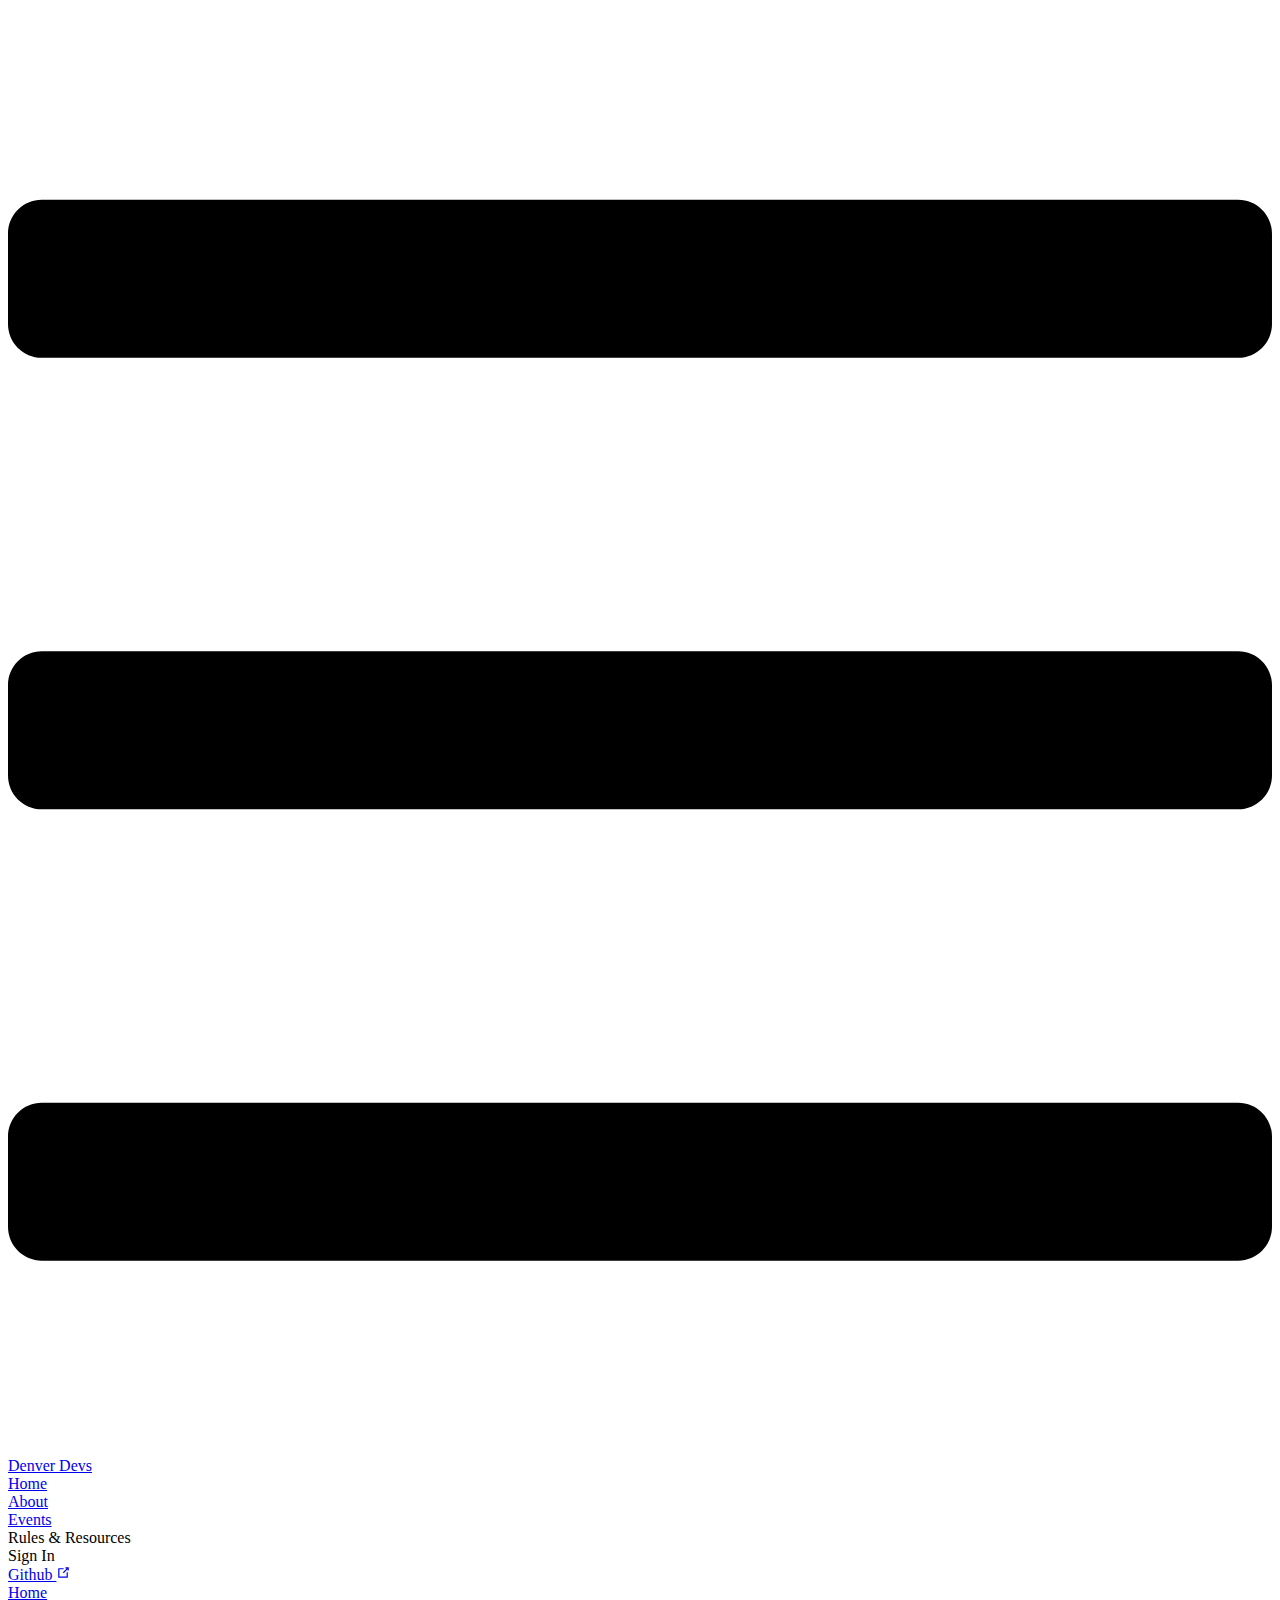
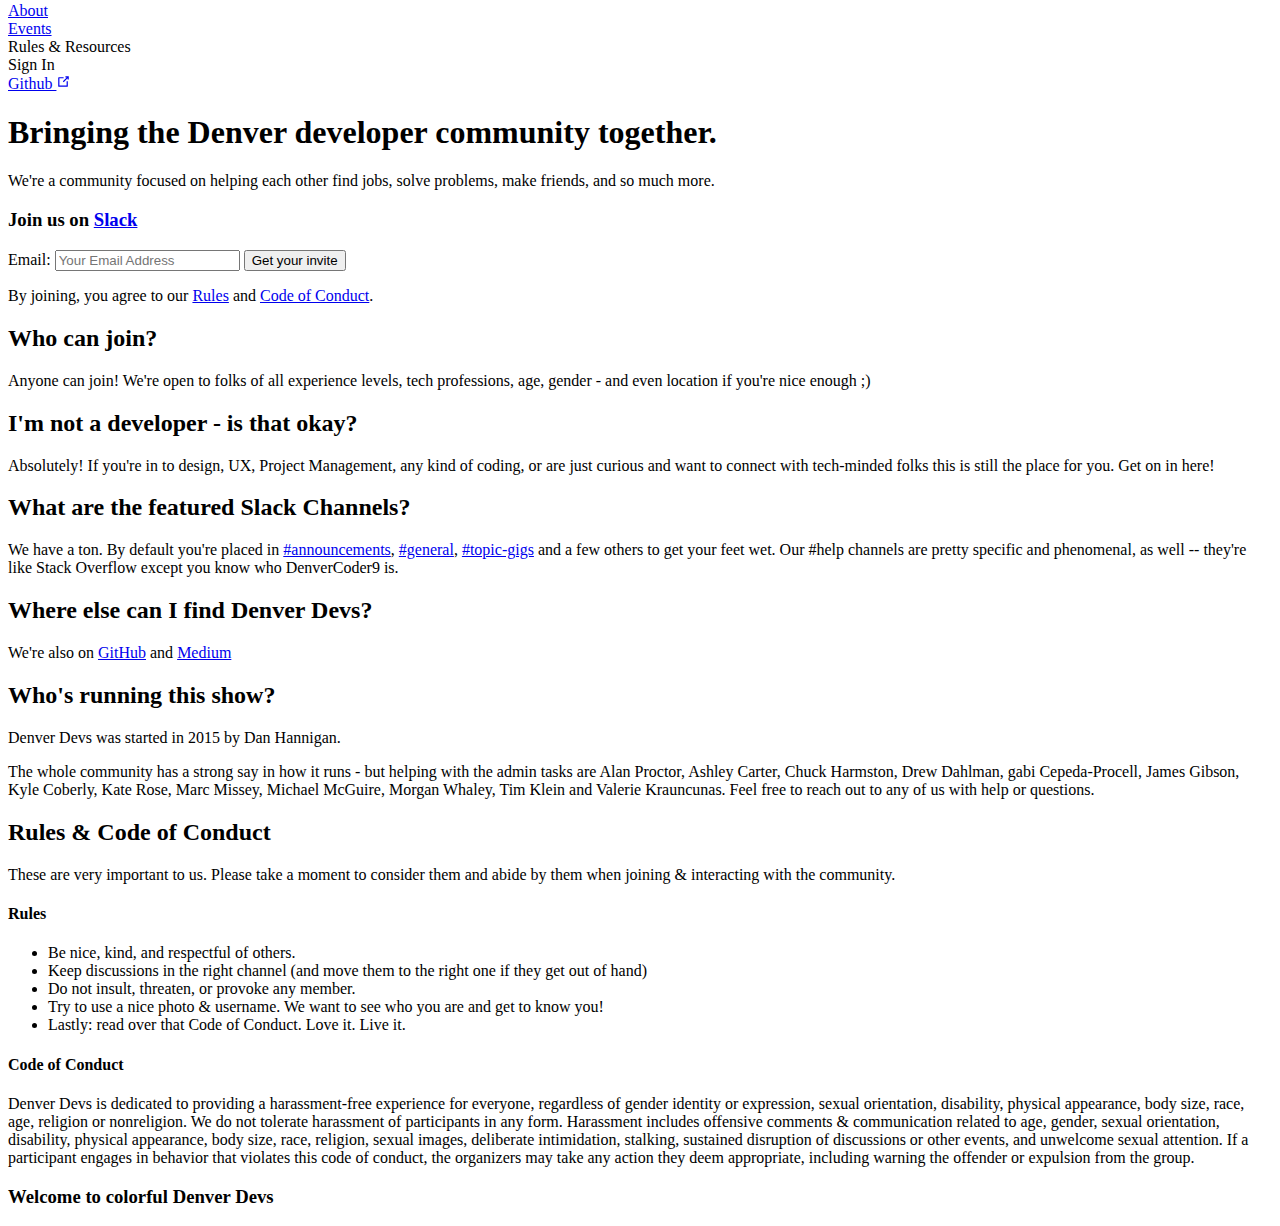
==== commit d53a6d61: "Deploy denverdevs.org to github.com/Denver-Devs/denverdevs.org.git:gh-pages" ====
--- a/index.html
+++ b/index.html
@@ -7,8 +7,8 @@
     <meta name="description" content="We are a Denver, Colorado based software engineer community focused on helping each other find jobs, solve problems, make friends, and so much more. We’re on Slack and Discourse.">
     <link rel="icon" href="/icon.png">
     
-    <link rel="preload" href="/assets/css/0.styles.a469306a.css" as="style"><link rel="preload" href="/assets/js/app.114cbbe0.js" as="script"><link rel="preload" href="/assets/js/15.bdea1fe3.js" as="script"><link rel="preload" href="/assets/js/14.df476c3b.js" as="script"><link rel="prefetch" href="/assets/js/1.cf8ef998.js"><link rel="prefetch" href="/assets/js/2.8a36ab39.js"><link rel="prefetch" href="/assets/js/3.db7c91c8.js"><link rel="prefetch" href="/assets/js/4.9d4374e6.js"><link rel="prefetch" href="/assets/js/5.2ce0aca1.js"><link rel="prefetch" href="/assets/js/6.d46e72fd.js"><link rel="prefetch" href="/assets/js/7.63650f6d.js"><link rel="prefetch" href="/assets/js/8.d71dbc69.js"><link rel="prefetch" href="/assets/js/9.8423edbd.js"><link rel="prefetch" href="/assets/js/10.705ee21b.js"><link rel="prefetch" href="/assets/js/11.8446fb2f.js"><link rel="prefetch" href="/assets/js/12.b0bee101.js"><link rel="prefetch" href="/assets/js/13.a0d18717.js"><link rel="prefetch" href="/assets/js/16.dc75a250.js"><link rel="prefetch" href="/assets/js/17.91aa0193.js"><link rel="prefetch" href="/assets/js/18.96addebb.js">
-    <link rel="stylesheet" href="/assets/css/0.styles.a469306a.css">
+    <link rel="preload" href="/assets/css/0.styles.fae4fda9.css" as="style"><link rel="preload" href="/assets/js/app.e900b616.js" as="script"><link rel="preload" href="/assets/js/15.75e51fb1.js" as="script"><link rel="preload" href="/assets/js/14.fc63c751.js" as="script"><link rel="prefetch" href="/assets/js/1.9f19c473.js"><link rel="prefetch" href="/assets/js/2.c0e22818.js"><link rel="prefetch" href="/assets/js/3.d66216e1.js"><link rel="prefetch" href="/assets/js/4.256754b3.js"><link rel="prefetch" href="/assets/js/5.bfe1f724.js"><link rel="prefetch" href="/assets/js/6.d27e788a.js"><link rel="prefetch" href="/assets/js/7.1a5ce34c.js"><link rel="prefetch" href="/assets/js/8.15fa1c3f.js"><link rel="prefetch" href="/assets/js/9.d0be9d7a.js"><link rel="prefetch" href="/assets/js/10.2abd9180.js"><link rel="prefetch" href="/assets/js/11.18afd1a7.js"><link rel="prefetch" href="/assets/js/12.ac9e6b2b.js"><link rel="prefetch" href="/assets/js/13.a8aa06ca.js"><link rel="prefetch" href="/assets/js/16.815d4c09.js"><link rel="prefetch" href="/assets/js/17.f4d268ab.js"><link rel="prefetch" href="/assets/js/18.ba9f25c7.js">
+    <link rel="stylesheet" href="/assets/css/0.styles.fae4fda9.css">
   </head>
   <body>
     <div id="app" data-server-rendered="true"><div class="theme-container no-sidebar"><header class="navbar"><div class="sidebar-button"><svg xmlns="http://www.w3.org/2000/svg" aria-hidden="true" role="img" viewBox="0 0 448 512" class="icon"><path fill="currentColor" d="M436 124H12c-6.627 0-12-5.373-12-12V80c0-6.627 5.373-12 12-12h424c6.627 0 12 5.373 12 12v32c0 6.627-5.373 12-12 12zm0 160H12c-6.627 0-12-5.373-12-12v-32c0-6.627 5.373-12 12-12h424c6.627 0 12 5.373 12 12v32c0 6.627-5.373 12-12 12zm0 160H12c-6.627 0-12-5.373-12-12v-32c0-6.627 5.373-12 12-12h424c6.627 0 12 5.373 12 12v32c0 6.627-5.373 12-12 12z"></path></svg></div> <a href="/" class="home-link router-link-exact-active router-link-active"><!----> <span class="site-name">Denver Devs</span></a> <div class="links" style="max-width:nullpx;"><!----> <nav class="nav-links can-hide"><div class="nav-item"><a href="/" class="nav-link router-link-exact-active router-link-active">Home</a></div><div class="nav-item"><a href="/about/" class="nav-link">About</a></div><div class="nav-item"><a href="/events/" class="nav-link">Events</a></div><div class="nav-item"><div class="dropdown-wrapper"><a class="dropdown-title"><span class="title">Rules &amp; Resources</span> <span class="arrow right"></span></a> <ul class="nav-dropdown" style="display:none;"><li class="dropdown-item"><h4>Rules &amp; Guidelines</h4> <ul class="dropdown-subitem-wrapper"><li class="dropdown-subitem"><a href="/resources/code-of-conduct/" class="nav-link">Code of Conduct</a></li><li class="dropdown-subitem"><a href="/resources/rules/" class="nav-link">Rules</a></li><li class="dropdown-subitem"><a href="/resources/recruiter-guidelines/" class="nav-link">Recruiter Guidelines</a></li><li class="dropdown-subitem"><a href="/resources/gig-post-formatting/" class="nav-link">Gig Formatting</a></li></ul></li><li class="dropdown-item"><h4>Resources</h4> <ul class="dropdown-subitem-wrapper"><li class="dropdown-subitem"><a href="/resources/welcome-to-denver/" class="nav-link">Welcome To Denver</a></li><li class="dropdown-subitem"><a href="/resources/interview-prep/" class="nav-link">Interview Prep</a></li><li class="dropdown-subitem"><a href="/resources/contributing/" class="nav-link">Contributing Guide</a></li><li class="dropdown-subitem"><a href="/channel-guide/" class="nav-link">Channel Guide</a></li><li class="dropdown-subitem"><a href="https://github.com/Denver-Devs/emojis" target="_blank" rel="noopener noreferrer" class="nav-link external">
@@ -23,11 +23,13 @@
   Slack
   <svg xmlns="http://www.w3.org/2000/svg" aria-hidden="true" x="0px" y="0px" viewBox="0 0 100 100" width="15" height="15" class="icon outbound"><path fill="currentColor" d="M18.8,85.1h56l0,0c2.2,0,4-1.8,4-4v-32h-8v28h-48v-48h28v-8h-32l0,0c-2.2,0-4,1.8-4,4v56C14.8,83.3,16.6,85.1,18.8,85.1z"></path> <polygon fill="currentColor" points="45.7,48.7 51.3,54.3 77.2,28.5 77.2,37.2 85.2,37.2 85.2,14.9 62.8,14.9 62.8,22.9 71.5,22.9"></polygon></svg></a></li></ul></div></div> <a href="https://github.com/Denver-Devs/denverdevs.org" target="_blank" rel="noopener noreferrer" class="repo-link">
     Github
-    <svg xmlns="http://www.w3.org/2000/svg" aria-hidden="true" x="0px" y="0px" viewBox="0 0 100 100" width="15" height="15" class="icon outbound"><path fill="currentColor" d="M18.8,85.1h56l0,0c2.2,0,4-1.8,4-4v-32h-8v28h-48v-48h28v-8h-32l0,0c-2.2,0-4,1.8-4,4v56C14.8,83.3,16.6,85.1,18.8,85.1z"></path> <polygon fill="currentColor" points="45.7,48.7 51.3,54.3 77.2,28.5 77.2,37.2 85.2,37.2 85.2,14.9 62.8,14.9 62.8,22.9 71.5,22.9"></polygon></svg></a></nav>  <!----> </div> <div class="custom-layout"><div data-v-7003b9e2><div class="masthead" data-v-7003b9e2><div class="masthead-inner" data-v-7003b9e2><h1 data-v-7003b9e2>Bringing the Denver developer community together.</h1> <p data-v-7003b9e2>We're a community focused on helping each other find jobs, solve problems, make friends, and so much more.</p> <div class="masthead-invite-block" data-v-7003b9e2><div class="slack-invite" data-v-7003b9e2><h3 data-v-7003b9e2>Join us on <a href="https://denver-devs.slack.com" data-v-7003b9e2>Slack</a></h3> <div class="slack-invite" data-v-8511f7f4 data-v-7003b9e2><form data-v-8511f7f4><label data-v-8511f7f4><span data-v-8511f7f4>Email:</span> <input type="email" placeholder="Your Email Address" value="" data-v-8511f7f4></label> <button type="submit" data-v-8511f7f4>
-      Get your invite
-    </button> <!----> <div class="success-message" style="display:none;" data-v-8511f7f4 data-v-8511f7f4><svg xmlns="http://www.w3.org/2000/svg" width="24" height="24" viewBox="0 0 24 24" class="check" data-v-8511f7f4><path d="M21.856 10.303c.086.554.144 1.118.144 1.697 0 6.075-4.925 11-11 11s-11-4.925-11-11 4.925-11 11-11c2.347 0 4.518.741 6.304 1.993l-1.422 1.457c-1.408-.913-3.082-1.45-4.882-1.45-4.962 0-9 4.038-9 9s4.038 9 9 9c4.894 0 8.879-3.928 8.99-8.795l1.866-1.902zm-.952-8.136l-9.404 9.639-3.843-3.614-3.095 3.098 6.938 6.71 12.5-12.737-3.096-3.096z" data-v-8511f7f4></path></svg> <div data-v-8511f7f4><span data-v-8511f7f4>Invite requested for </span>
-          Look for your invite soon. 
-        </div> <svg xmlns="http://www.w3.org/2000/svg" width="24" height="24" viewBox="0 0 24 24" class="close" data-v-8511f7f4><path d="M12 0c-6.627 0-12 5.373-12 12s5.373 12 12 12 12-5.373 12-12-5.373-12-12-12zm4.151 17.943l-4.143-4.102-4.117 4.159-1.833-1.833 4.104-4.157-4.162-4.119 1.833-1.833 4.155 4.102 4.106-4.16 1.849 1.849-4.1 4.141 4.157 4.104-1.849 1.849z" data-v-8511f7f4></path></svg></div></form> <div class="invite-notice" style="display:none;" data-v-8511f7f4 data-v-8511f7f4><h3 data-v-8511f7f4>Heads up!</h3> <p data-v-8511f7f4>When you request an invite it requires a staff member to send one to you - but we'll be available pretty often to handle that. You could also have a buddy invite you in if you want to get in much faster.</p></div></div> <p class="coc-notice" data-v-7003b9e2>By joining, you agree to our <a href="/resources/rules/" data-v-7003b9e2>Rules</a> and <a href="/resources/code-of-conduct/" data-v-7003b9e2>Code of Conduct</a>.</p></div></div></div></div> <div class="home-body" data-v-7003b9e2><div class="info-section" data-v-7003b9e2><h2 data-v-7003b9e2>Who can join?</h2> <p data-v-7003b9e2>Anyone can join! We're open to folks of all experience levels, tech professions, age, gender - and even location if you're nice enough ;)</p> <h2 data-v-7003b9e2>I'm not a developer - is that okay?</h2> <p data-v-7003b9e2>Absolutely! If you're in to design, UX, Project Management, any kind of coding, or are just curious and want to connect with tech-minded folks this is still the place for you. Get on in here!</p> <h2 data-v-7003b9e2>What are the featured Slack Channels?</h2> <p data-v-7003b9e2>We have a ton. By default you're placed in <a href="https://denver-devs.slack.com/app_redirect?channel=announcements" data-v-7003b9e2>#announcements</a>, <a href="https://denver-devs.slack.com/app_redirect?channel=general" data-v-7003b9e2>#general</a>, <a href="https://denver-devs.slack.com/app_redirect?channel=topic-gigs" data-v-7003b9e2>#topic-gigs</a> and a few others to get your feet wet. Our #help channels are pretty specific and phenomenal, as well -- they're like Stack Overflow except you know who DenverCoder9 is.</p></div> <div class="info-section" data-v-7003b9e2><h2 data-v-7003b9e2>Where else can I find Denver Devs?</h2> <p data-v-7003b9e2>We're also on <a href="https://github.com/Denver-Devs" data-v-7003b9e2>GitHub</a> and <a href="https://medium.com/denver-devs" data-v-7003b9e2>Medium</a></p> <h2 data-v-7003b9e2>Who's running this show?</h2> <p data-v-7003b9e2>Denver Devs was started in 2015 by Dan Hannigan.</p> <p data-v-7003b9e2>The whole community has a strong say in how it runs - but helping with the admin tasks are Alan Proctor, Ashley Carter, Chuck Harmston, Drew Dahlman, gabi Cepeda-Procell, James Gibson, Kyle Coberly, Kate Rose, Marc Missey, Michael McGuire, Morgan Whaley, Tim Klein and Valerie Krauncunas. Feel free to reach out to any of us with help or questions.</p></div> <div id="rules-conduct" class="info-section" data-v-7003b9e2><h2 data-v-7003b9e2>Rules &amp; Code of Conduct</h2> <p data-v-7003b9e2>These are very important to us. Please take a moment to consider them and abide by them when joining &amp; interacting with the community.</p> <h4 data-v-7003b9e2>Rules</h4> <ul data-v-7003b9e2><li data-v-7003b9e2>Be nice, kind, and respectful of others.</li> <li data-v-7003b9e2>Keep discussions in the right channel (and move them to the right one if they get out of hand)</li> <li data-v-7003b9e2>Do not insult, threaten, or provoke any member.</li> <li data-v-7003b9e2>Try to use a nice photo &amp; username. We want to see who you are and get to know you!</li> <li data-v-7003b9e2>Lastly: read over that Code of Conduct. Love it. Live it.</li></ul> <h4 data-v-7003b9e2>Code of Conduct</h4> <p data-v-7003b9e2>Denver Devs is dedicated to providing a harassment-free experience for everyone, regardless of gender identity or expression, sexual orientation, disability, physical appearance, body size, race, age, religion or nonreligion. We do not tolerate harassment of participants in any form. Harassment includes offensive comments &amp; communication related to age, gender, sexual orientation, disability, physical appearance, body size, race, religion, sexual images, deliberate intimidation, stalking, sustained disruption of discussions or other events, and unwelcome sexual attention. If a participant engages in behavior that violates this code of conduct, the organizers may take any action they deem appropriate, including warning the offender or expulsion from the group.</p> <h3 class="welcome" data-v-7003b9e2>Welcome to colorful Denver Devs</h3></div></div></div></div> <!----></div></div>
-    <script src="/assets/js/15.bdea1fe3.js" defer></script><script src="/assets/js/14.df476c3b.js" defer></script><script src="/assets/js/app.114cbbe0.js" defer></script>
+    <svg xmlns="http://www.w3.org/2000/svg" aria-hidden="true" x="0px" y="0px" viewBox="0 0 100 100" width="15" height="15" class="icon outbound"><path fill="currentColor" d="M18.8,85.1h56l0,0c2.2,0,4-1.8,4-4v-32h-8v28h-48v-48h28v-8h-32l0,0c-2.2,0-4,1.8-4,4v56C14.8,83.3,16.6,85.1,18.8,85.1z"></path> <polygon fill="currentColor" points="45.7,48.7 51.3,54.3 77.2,28.5 77.2,37.2 85.2,37.2 85.2,14.9 62.8,14.9 62.8,22.9 71.5,22.9"></polygon></svg></a></nav>  <!----> </div> <div class="custom-layout"><div data-v-7003b9e2><div class="masthead" data-v-7003b9e2><div class="masthead-inner" data-v-7003b9e2><h1 data-v-7003b9e2>Bringing the Denver developer community together.</h1> <p data-v-7003b9e2>We're a community focused on helping each other find jobs, solve problems, make friends, and so much more.</p> <div class="masthead-invite-block" data-v-7003b9e2><div class="slack-invite" data-v-7003b9e2><h3 data-v-7003b9e2>Join us on <a href="https://denver-devs.slack.com" data-v-7003b9e2>Slack</a></h3> <div class="slack-invite" data-v-11482ba8 data-v-7003b9e2><form data-v-11482ba8><label data-v-11482ba8><span data-v-11482ba8>Email:</span> <input type="email" placeholder="Your Email Address" value="" data-v-11482ba8></label> <button type="submit" data-v-11482ba8>Get your invite</button> <!----> <div class="success-message" style="display:none;" data-v-11482ba8 data-v-11482ba8><svg xmlns="http://www.w3.org/2000/svg" width="24" height="24" viewBox="0 0 24 24" class="check" data-v-11482ba8><path d="M21.856 10.303c.086.554.144 1.118.144 1.697 0 6.075-4.925 11-11 11s-11-4.925-11-11 4.925-11 11-11c2.347 0 4.518.741 6.304 1.993l-1.422 1.457c-1.408-.913-3.082-1.45-4.882-1.45-4.962 0-9 4.038-9 9s4.038 9 9 9c4.894 0 8.879-3.928 8.99-8.795l1.866-1.902zm-.952-8.136l-9.404 9.639-3.843-3.614-3.095 3.098 6.938 6.71 12.5-12.737-3.096-3.096z" data-v-11482ba8></path></svg> <div data-v-11482ba8><span data-v-11482ba8>Invite requested for </span>
+          Look for your invite soon.
+        </div> <svg xmlns="http://www.w3.org/2000/svg" width="24" height="24" viewBox="0 0 24 24" class="close" data-v-11482ba8><path d="M12 0c-6.627 0-12 5.373-12 12s5.373 12 12 12 12-5.373 12-12-5.373-12-12-12zm4.151 17.943l-4.143-4.102-4.117 4.159-1.833-1.833 4.104-4.157-4.162-4.119 1.833-1.833 4.155 4.102 4.106-4.16 1.849 1.849-4.1 4.141 4.157 4.104-1.849 1.849z" data-v-11482ba8></path></svg></div> <div class="success-message" style="display:none;" data-v-11482ba8><svg xmlns="http://www.w3.org/2000/svg" width="24" height="24" viewBox="0 0 24 24" class="check" data-v-11482ba8><path d="M21.856 10.303c.086.554.144 1.118.144 1.697 0 6.075-4.925 11-11 11s-11-4.925-11-11 4.925-11 11-11c2.347 0 4.518.741 6.304 1.993l-1.422 1.457c-1.408-.913-3.082-1.45-4.882-1.45-4.962 0-9 4.038-9 9s4.038 9 9 9c4.894 0 8.879-3.928 8.99-8.795l1.866-1.902zm-.952-8.136l-9.404 9.639-3.843-3.614-3.095 3.098 6.938 6.71 12.5-12.737-3.096-3.096z" data-v-11482ba8></path></svg> <div data-v-11482ba8><span data-v-11482ba8>Invite requested for </span>
+        We're processing your invite.
+      </div> <svg xmlns="http://www.w3.org/2000/svg" width="24" height="24" viewBox="0 0 24 24" class="close" data-v-11482ba8><path d="M12 0c-6.627 0-12 5.373-12 12s5.373 12 12 12 12-5.373 12-12-5.373-12-12-12zm4.151 17.943l-4.143-4.102-4.117 4.159-1.833-1.833 4.104-4.157-4.162-4.119 1.833-1.833 4.155 4.102 4.106-4.16 1.849 1.849-4.1 4.141 4.157 4.104-1.849 1.849z" data-v-11482ba8></path></svg></div></form> <div class="invite-notice" style="display:none;" data-v-11482ba8 data-v-11482ba8><h3 data-v-11482ba8>Heads up!</h3> <p data-v-11482ba8>When you request an invite it requires a staff member to review and approve it - we'll be available pretty often to handle that but this is not an automated system and may take time. Give us at least 24 hours.</p></div> <div class="invite-notice" style="display:none;" data-v-11482ba8 data-v-11482ba8><p data-v-11482ba8>You've already sent an invite request for that email. Please wait 24 hours and try again or
+        <a href="mailto:info@denverdevs.org" data-v-11482ba8>contact help</a>.
+      </p></div></div> <p class="coc-notice" data-v-7003b9e2>By joining, you agree to our <a href="/resources/rules/" data-v-7003b9e2>Rules</a> and <a href="/resources/code-of-conduct/" data-v-7003b9e2>Code of Conduct</a>.</p></div></div></div></div> <div class="home-body" data-v-7003b9e2><div class="info-section" data-v-7003b9e2><h2 data-v-7003b9e2>Who can join?</h2> <p data-v-7003b9e2>Anyone can join! We're open to folks of all experience levels, tech professions, age, gender - and even location if you're nice enough ;)</p> <h2 data-v-7003b9e2>I'm not a developer - is that okay?</h2> <p data-v-7003b9e2>Absolutely! If you're in to design, UX, Project Management, any kind of coding, or are just curious and want to connect with tech-minded folks this is still the place for you. Get on in here!</p> <h2 data-v-7003b9e2>What are the featured Slack Channels?</h2> <p data-v-7003b9e2>We have a ton. By default you're placed in <a href="https://denver-devs.slack.com/app_redirect?channel=announcements" data-v-7003b9e2>#announcements</a>, <a href="https://denver-devs.slack.com/app_redirect?channel=general" data-v-7003b9e2>#general</a>, <a href="https://denver-devs.slack.com/app_redirect?channel=topic-gigs" data-v-7003b9e2>#topic-gigs</a> and a few others to get your feet wet. Our #help channels are pretty specific and phenomenal, as well -- they're like Stack Overflow except you know who DenverCoder9 is.</p></div> <div class="info-section" data-v-7003b9e2><h2 data-v-7003b9e2>Where else can I find Denver Devs?</h2> <p data-v-7003b9e2>We're also on <a href="https://github.com/Denver-Devs" data-v-7003b9e2>GitHub</a> and <a href="https://medium.com/denver-devs" data-v-7003b9e2>Medium</a></p> <h2 data-v-7003b9e2>Who's running this show?</h2> <p data-v-7003b9e2>Denver Devs was started in 2015 by Dan Hannigan.</p> <p data-v-7003b9e2>The whole community has a strong say in how it runs - but helping with the admin tasks are Alan Proctor, Ashley Carter, Chuck Harmston, Drew Dahlman, gabi Cepeda-Procell, James Gibson, Kyle Coberly, Kate Rose, Marc Missey, Michael McGuire, Morgan Whaley, Tim Klein and Valerie Krauncunas. Feel free to reach out to any of us with help or questions.</p></div> <div id="rules-conduct" class="info-section" data-v-7003b9e2><h2 data-v-7003b9e2>Rules &amp; Code of Conduct</h2> <p data-v-7003b9e2>These are very important to us. Please take a moment to consider them and abide by them when joining &amp; interacting with the community.</p> <h4 data-v-7003b9e2>Rules</h4> <ul data-v-7003b9e2><li data-v-7003b9e2>Be nice, kind, and respectful of others.</li> <li data-v-7003b9e2>Keep discussions in the right channel (and move them to the right one if they get out of hand)</li> <li data-v-7003b9e2>Do not insult, threaten, or provoke any member.</li> <li data-v-7003b9e2>Try to use a nice photo &amp; username. We want to see who you are and get to know you!</li> <li data-v-7003b9e2>Lastly: read over that Code of Conduct. Love it. Live it.</li></ul> <h4 data-v-7003b9e2>Code of Conduct</h4> <p data-v-7003b9e2>Denver Devs is dedicated to providing a harassment-free experience for everyone, regardless of gender identity or expression, sexual orientation, disability, physical appearance, body size, race, age, religion or nonreligion. We do not tolerate harassment of participants in any form. Harassment includes offensive comments &amp; communication related to age, gender, sexual orientation, disability, physical appearance, body size, race, religion, sexual images, deliberate intimidation, stalking, sustained disruption of discussions or other events, and unwelcome sexual attention. If a participant engages in behavior that violates this code of conduct, the organizers may take any action they deem appropriate, including warning the offender or expulsion from the group.</p> <h3 class="welcome" data-v-7003b9e2>Welcome to colorful Denver Devs</h3></div></div></div></div> <!----></div></div>
+    <script src="/assets/js/15.75e51fb1.js" defer></script><script src="/assets/js/14.fc63c751.js" defer></script><script src="/assets/js/app.e900b616.js" defer></script>
   </body>
 </html>
